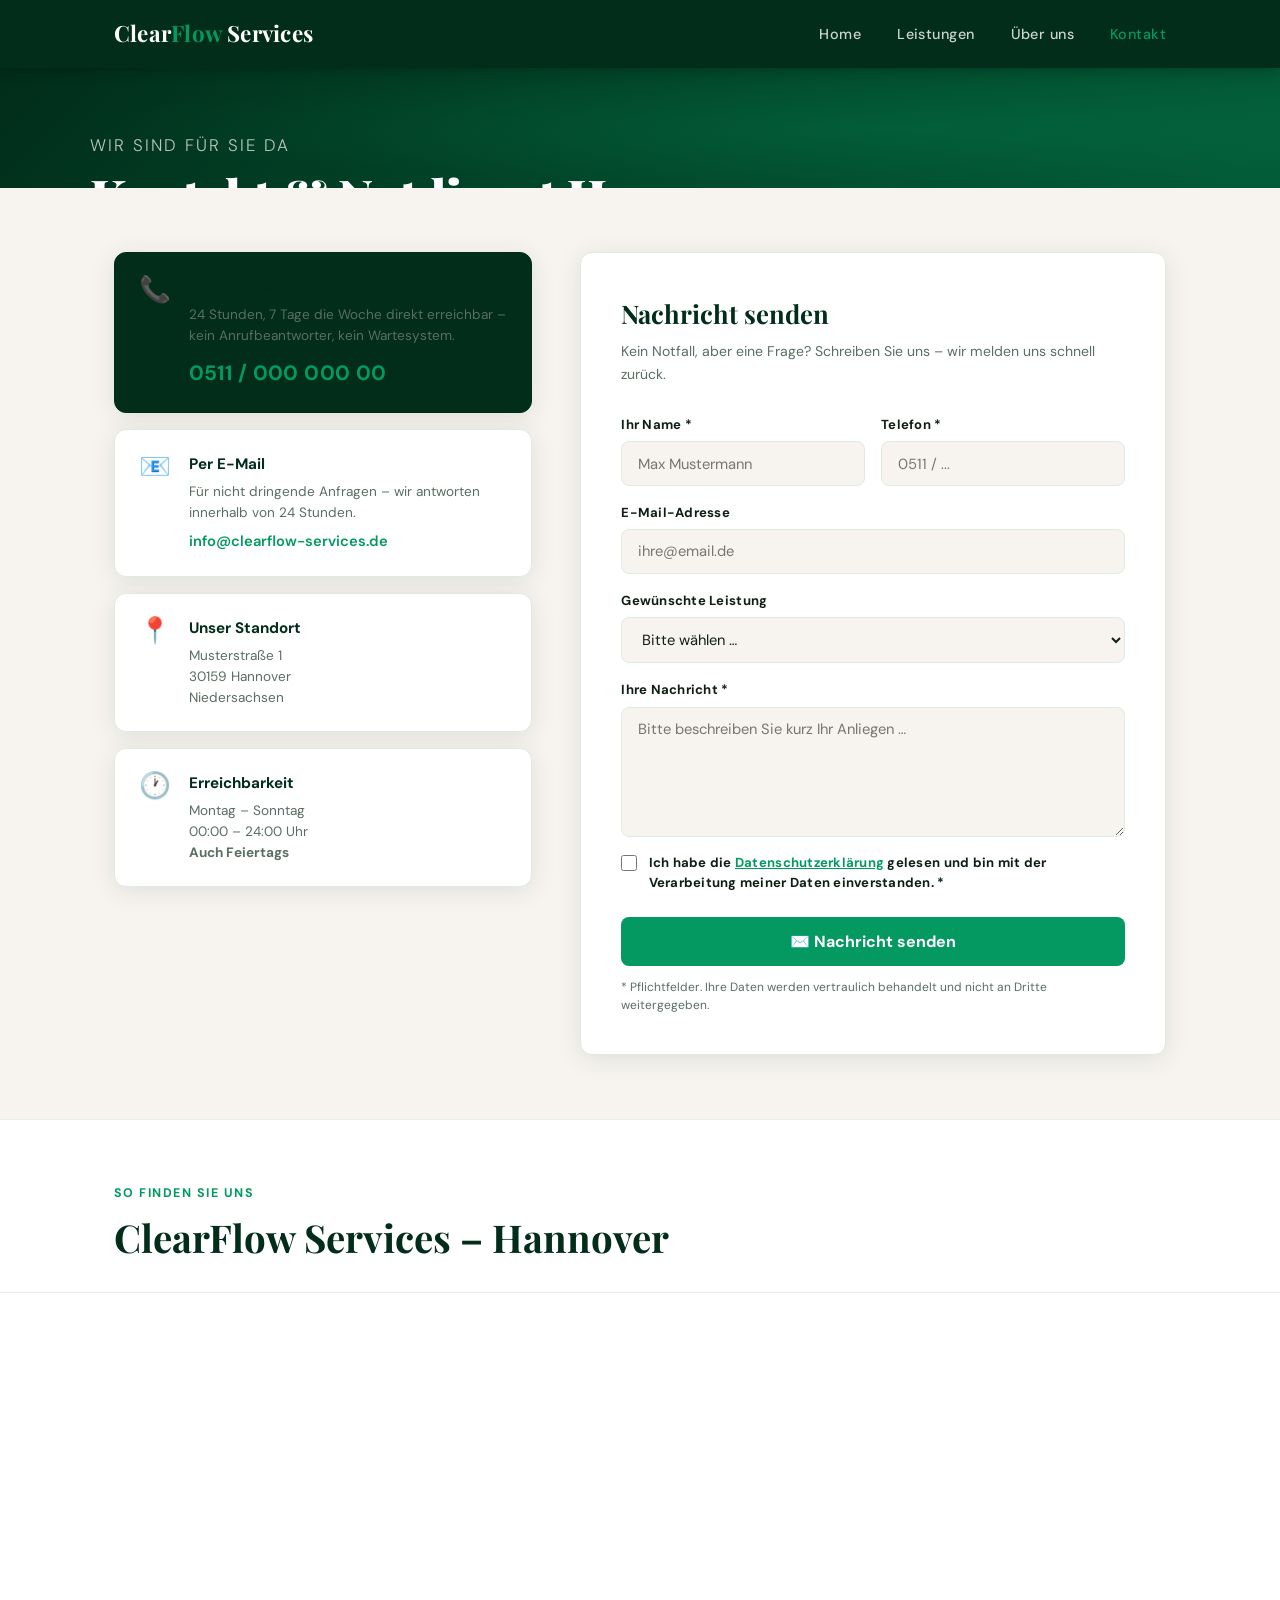
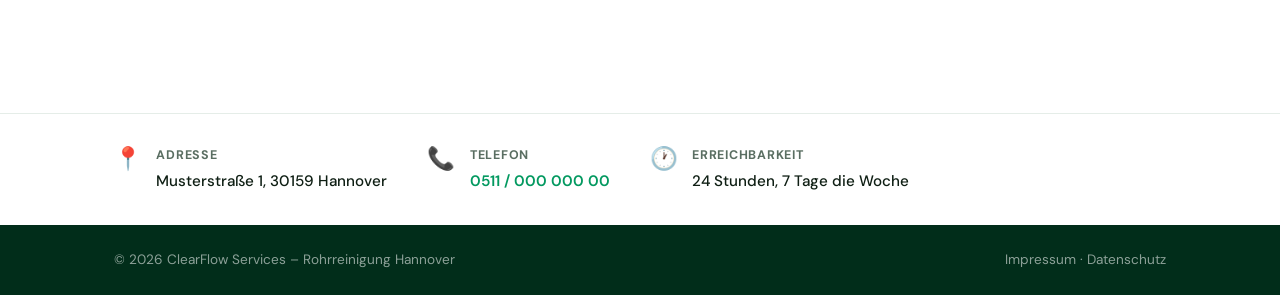
==== kontakt.html @ 1f2ac6f4 "Adding the contact and about.html pages to the site" ====
<!DOCTYPE html>
<html lang="de">
<head>
  <meta charset="UTF-8">
  <meta name="viewport" content="width=device-width, initial-scale=1.0">

  <title>Kontakt – ClearFlow Services | Rohrreinigung Hannover 24/7</title>
  <meta name="description" content="Kontaktieren Sie ClearFlow Services in Hannover – per Telefon, Formular oder direkt vor Ort. 24/7 Notdienst für Rohrreinigung in Hannover und der Region.">
  <meta name="keywords" content="Rohrreinigung Hannover Kontakt, Notdienst Hannover anrufen, Klempner Hannover Telefon, ClearFlow Services Kontakt">
  <meta name="robots" content="index, follow">
  <link rel="canonical" href="https://www.clearflow-services.de/kontakt.html">

  <meta property="og:type" content="website">
  <meta property="og:locale" content="de_DE">
  <meta property="og:title" content="Kontakt – ClearFlow Services Rohrreinigung Hannover">
  <meta property="og:description" content="24/7 erreichbar – rufen Sie jetzt an oder schreiben Sie uns. Schnelle Rohrreinigung in Hannover und Umgebung.">
  <meta property="og:url" content="https://www.clearflow-services.de/kontakt.html">
  <meta property="og:site_name" content="ClearFlow Services Hannover">

  <script type="application/ld+json">
  {
    "@context": "https://schema.org",
    "@type": "ContactPage",
    "name": "Kontakt – ClearFlow Services Hannover",
    "url": "https://www.clearflow-services.de/kontakt.html",
    "mainEntity": {
      "@type": "Plumber",
      "name": "ClearFlow Services",
      "telephone": "+49-511-0000000",
      "email": "info@clearflow-services.de",
      "address": {
        "@type": "PostalAddress",
        "streetAddress": "Musterstraße 1",
        "addressLocality": "Hannover",
        "postalCode": "30159",
        "addressRegion": "Niedersachsen",
        "addressCountry": "DE"
      },
      "geo": {
        "@type": "GeoCoordinates",
        "latitude": 52.3759,
        "longitude": 9.7320
      },
      "openingHoursSpecification": [
        {
          "@type": "OpeningHoursSpecification",
          "dayOfWeek": ["Monday","Tuesday","Wednesday","Thursday","Friday","Saturday","Sunday"],
          "opens": "00:00",
          "closes": "23:59"
        }
      ]
    }
  }
  </script>

  <link rel="preconnect" href="https://fonts.googleapis.com">
  <link rel="preconnect" href="https://fonts.gstatic.com" crossorigin>
  <link href="https://fonts.googleapis.com/css2?family=DM+Sans:ital,opsz,wght@0,9..40,300;0,9..40,500;0,9..40,700;1,9..40,300&family=Playfair+Display:wght@700;900&display=swap" rel="stylesheet">
  <link rel="stylesheet" href="styles.css">
</head>
<body>

  <!-- NAVBAR -->
  <header class="navbar">
    <div class="nav-content">
      <div class="logo"><a href="index.html" style="text-decoration:none;color:inherit;">Clear<span>Flow</span> Services</a></div>
      <nav aria-label="Hauptnavigation">
        <a href="index.html">Home</a>
        <a href="leistungen.html">Leistungen</a>
        <a href="ueber-uns.html">Über uns</a>
        <a href="kontakt.html" class="nav-active">Kontakt</a>
      </nav>
    </div>
  </header>

  <!-- PAGE HERO -->
  <section class="page-hero">
    <div class="page-hero-inner">
      <p class="section-label">Wir sind für Sie da</p>
      <h1>Kontakt & Notdienst Hannover</h1>
      <p>Rufen Sie uns an – rund um die Uhr, 365 Tage im Jahr. Oder schreiben Sie uns, wir melden uns schnellstmöglich zurück.</p>
    </div>
  </section>

  <!-- CONTACT MAIN -->
  <div class="section">
    <div class="contact-grid">

      <!-- CONTACT INFO -->
      <div class="contact-info">

        <div class="contact-card contact-card--highlight">
          <div class="contact-card-icon">📞</div>
          <div>
            <h3>Notfall? Jetzt anrufen</h3>
            <p>24 Stunden, 7 Tage die Woche direkt erreichbar – kein Anrufbeantworter, kein Wartesystem.</p>
            <a href="tel:+4951100000000" class="contact-phone">0511 / 000 000 00</a>
          </div>
        </div>

        <div class="contact-card">
          <div class="contact-card-icon">📧</div>
          <div>
            <h3>Per E-Mail</h3>
            <p>Für nicht dringende Anfragen – wir antworten innerhalb von 24 Stunden.</p>
            <a href="mailto:info@clearflow-services.de" class="contact-email">info@clearflow-services.de</a>
          </div>
        </div>

        <div class="contact-card">
          <div class="contact-card-icon">📍</div>
          <div>
            <h3>Unser Standort</h3>
            <p>Musterstraße 1<br>30159 Hannover<br>Niedersachsen</p>
          </div>
        </div>

        <div class="contact-card">
          <div class="contact-card-icon">🕐</div>
          <div>
            <h3>Erreichbarkeit</h3>
            <p>Montag – Sonntag<br>00:00 – 24:00 Uhr<br><strong>Auch Feiertags</strong></p>
          </div>
        </div>

      </div>

      <!-- CONTACT FORM -->
      <div class="contact-form-wrap">
        <h2 class="form-title">Nachricht senden</h2>
        <p class="form-subtitle">Kein Notfall, aber eine Frage? Schreiben Sie uns – wir melden uns schnell zurück.</p>

        <form class="contact-form" id="contactForm" novalidate>

          <div class="form-row">
            <div class="form-group">
              <label for="name">Ihr Name *</label>
              <input type="text" id="name" name="name" placeholder="Max Mustermann" required>
            </div>
            <div class="form-group">
              <label for="phone">Telefon *</label>
              <input type="tel" id="phone" name="phone" placeholder="0511 / ..." required>
            </div>
          </div>

          <div class="form-group">
            <label for="email">E-Mail-Adresse</label>
            <input type="email" id="email" name="email" placeholder="ihre@email.de">
          </div>

          <div class="form-group">
            <label for="service">Gewünschte Leistung</label>
            <select id="service" name="service">
              <option value="">Bitte wählen …</option>
              <option value="rohrreinigung">Rohrreinigung</option>
              <option value="kanalinspektion">Kanalinspektion</option>
              <option value="notdienst">Notdienst 24/7</option>
              <option value="rohrsanierung">Rohrsanierung</option>
              <option value="dachrinne">Dachrinnenreinigung</option>
              <option value="sonstiges">Sonstiges</option>
            </select>
          </div>

          <div class="form-group">
            <label for="message">Ihre Nachricht *</label>
            <textarea id="message" name="message" rows="5" placeholder="Bitte beschreiben Sie kurz Ihr Anliegen …" required></textarea>
          </div>

          <div class="form-group form-group--checkbox">
            <label class="checkbox-label">
              <input type="checkbox" id="datenschutz" name="datenschutz" required>
              <span>Ich habe die <a href="#">Datenschutzerklärung</a> gelesen und bin mit der Verarbeitung meiner Daten einverstanden. *</span>
            </label>
          </div>

          <button type="submit" class="btn-primary btn-full">✉️ Nachricht senden</button>
          <p class="form-note">* Pflichtfelder. Ihre Daten werden vertraulich behandelt und nicht an Dritte weitergegeben.</p>

        </form>

        <!-- Success message (hidden by default) -->
        <div class="form-success" id="formSuccess" hidden>
          <div class="form-success-icon">✅</div>
          <h3>Nachricht erhalten!</h3>
          <p>Vielen Dank – wir melden uns so schnell wie möglich bei Ihnen. Bei dringenden Anliegen rufen Sie uns bitte direkt an: <a href="tel:+4951100000000">0511 / 000 000 00</a></p>
        </div>

      </div>
    </div>
  </div>

  <!-- MAP -->
  <div class="map-section" aria-label="Standort in Hannover">
    <div class="map-header">
      <p class="section-label">So finden Sie uns</p>
      <h2 class="section-title">ClearFlow Services – Hannover</h2>
    </div>
    <div class="map-container">
      <iframe
        title="ClearFlow Services Hannover – Standort auf Google Maps"
        src="https://www.google.com/maps/embed?pb=!1m18!1m12!1m3!1d75774.27844398688!2d9.664390624999998!3d52.37591845!2m3!1f0!2f0!3f0!3m2!1i1024!2i768!4f13.1!3m3!1m2!1s0x47b00b514d494f85%3A0x425ac6d94ac4720!2sHannover!5e0!3m2!1sde!2sde!4v1710000000000!5m2!1sde!2sde"
        width="100%"
        height="420"
        style="border:0;"
        allowfullscreen=""
        loading="lazy"
        referrerpolicy="no-referrer-when-downgrade">
      </iframe>
    </div>
    <div class="map-info">
      <div class="map-info-item">
        <span class="map-info-icon">📍</span>
        <div>
          <strong>Adresse</strong>
          <p>Musterstraße 1, 30159 Hannover</p>
        </div>
      </div>
      <div class="map-info-item">
        <span class="map-info-icon">📞</span>
        <div>
          <strong>Telefon</strong>
          <p><a href="tel:+4951100000000">0511 / 000 000 00</a></p>
        </div>
      </div>
      <div class="map-info-item">
        <span class="map-info-icon">🕐</span>
        <div>
          <strong>Erreichbarkeit</strong>
          <p>24 Stunden, 7 Tage die Woche</p>
        </div>
      </div>
    </div>
  </div>

  <!-- FOOTER -->
  <footer class="footer">
    <div class="footer-content">
      <p>© 2026 ClearFlow Services – Rohrreinigung Hannover</p>
      <p><a href="#">Impressum</a> · <a href="#">Datenschutz</a></p>
    </div>
  </footer>

  <script>
    document.getElementById('contactForm').addEventListener('submit', function(e) {
      e.preventDefault();
      // Basic validation
      const name = document.getElementById('name').value.trim();
      const phone = document.getElementById('phone').value.trim();
      const message = document.getElementById('message').value.trim();
      const datenschutz = document.getElementById('datenschutz').checked;

      if (!name || !phone || !message || !datenschutz) {
        alert('Bitte füllen Sie alle Pflichtfelder aus und bestätigen Sie die Datenschutzerklärung.');
        return;
      }

      // Hide form, show success
      document.getElementById('contactForm').hidden = true;
      document.getElementById('formSuccess').hidden = false;

      // NOTE: Connect a real backend or service like Formspree / Netlify Forms
      // by changing the form action attribute or wiring up a fetch() call here.
    });
  </script>

</body>
</html>
---- styles.css ----
*, *::before, *::after {
  margin: 0;
  padding: 0;
  box-sizing: border-box;
}

:root {
  --green-dark: #012d1a;
  --green-mid: #024d2e;
  --green-accent: #039960;
  --green-light: #d4f0e2;
  --cream: #f7f4ef;
  --white: #ffffff;
  --text: #0f1f14;
  --text-muted: #5a6e62;
  --shadow: 0 4px 24px rgba(1, 45, 26, 0.10);
  --radius: 12px;
}

html, body {
  height: 100%;
}

body {
  font-family: 'DM Sans', sans-serif;
  background-color: var(--cream);
  color: var(--text);
  line-height: 1.6;
  display: flex;
  flex-direction: column;
}

/* ── NAVBAR ── */
.navbar {
  background-color: var(--green-dark);
  color: white;
  position: sticky;
  top: 0;
  z-index: 100;
  box-shadow: 0 2px 12px rgba(0,0,0,0.25);
}

.nav-content {
  max-width: 1100px;
  margin: 0 auto;
  padding: 1rem 1.5rem;
  display: flex;
  justify-content: space-between;
  align-items: center;
}

.logo {
  font-family: 'Playfair Display', serif;
  font-size: 1.4rem;
  font-weight: 700;
  letter-spacing: 0.01em;
  color: white;
}

.logo span {
  color: var(--green-accent);
}

nav a {
  color: rgba(255,255,255,0.8);
  margin-left: 2rem;
  text-decoration: none;
  font-size: 0.9rem;
  font-weight: 500;
  letter-spacing: 0.03em;
  transition: color 0.2s;
}

nav a:hover {
  color: var(--green-accent);
}

/* ── HERO ── */
.hero {
  background: linear-gradient(135deg, var(--green-dark) 0%, var(--green-mid) 60%, #035c38 100%);
  color: white;
  padding: 5rem 1.5rem 4rem;
  text-align: center;
  position: relative;
  overflow: hidden;
}

.hero::before {
  content: '';
  position: absolute;
  inset: 0;
  background: radial-gradient(ellipse at 70% 50%, rgba(3,153,96,0.18) 0%, transparent 65%);
  pointer-events: none;
}

.hero-badge {
  display: inline-block;
  background: rgba(3,153,96,0.25);
  border: 1px solid rgba(3,153,96,0.5);
  color: #7de8b8;
  font-size: 0.78rem;
  font-weight: 700;
  letter-spacing: 0.12em;
  text-transform: uppercase;
  padding: 0.35rem 1rem;
  border-radius: 999px;
  margin-bottom: 1.5rem;
}

.hero h1 {
  font-family: 'Playfair Display', serif;
  font-size: clamp(2.4rem, 5vw, 3.8rem);
  font-weight: 900;
  line-height: 1.15;
  max-width: 700px;
  margin: 0 auto 1.2rem;
}

.hero p {
  font-size: 1.1rem;
  color: rgba(255,255,255,0.72);
  max-width: 520px;
  margin: 0 auto 2.5rem;
  font-weight: 300;
}

.hero-actions {
  display: flex;
  gap: 1rem;
  justify-content: center;
  flex-wrap: wrap;
}

.btn-primary {
  background-color: var(--green-accent);
  color: white;
  padding: 0.85rem 2.2rem;
  border-radius: 8px;
  font-weight: 700;
  font-size: 1rem;
  font-family: 'DM Sans', sans-serif;
  text-decoration: none;
  border: none;
  cursor: pointer;
  display: inline-flex;
  align-items: center;
  gap: 0.5rem;
  transition: background-color 0.2s, transform 0.2s;
}

.btn-primary:hover {
  background-color: #027a4b;
  transform: translateY(-2px);
}

.btn-outline {
  background: transparent;
  color: white;
  padding: 0.85rem 2.2rem;
  border-radius: 8px;
  font-weight: 600;
  font-size: 1rem;
  font-family: 'DM Sans', sans-serif;
  text-decoration: none;
  border: 1.5px solid rgba(255,255,255,0.4);
  cursor: pointer;
  display: inline-flex;
  align-items: center;
  gap: 0.5rem;
  transition: border-color 0.2s, background 0.2s;
}

.btn-outline:hover {
  border-color: white;
  background: rgba(255,255,255,0.08);
}

/* ── TRUST BAR ── */
.trust-bar {
  background: white;
  border-bottom: 1px solid #e5ede8;
}

.trust-bar-inner {
  max-width: 1100px;
  margin: 0 auto;
  padding: 0 1.5rem;
  display: flex;
  justify-content: space-around;
  align-items: center;
  flex-wrap: wrap;
  gap: 0;
}

.trust-item {
  display: flex;
  flex-direction: column;
  align-items: center;
  text-align: center;
  padding: 1.5rem 1rem;
  flex: 1;
  min-width: 140px;
  border-right: 1px solid #e5ede8;
}

.trust-item:last-child {
  border-right: none;
}

.trust-icon {
  font-size: 1.6rem;
  margin-bottom: 0.4rem;
}

.trust-item h4 {
  font-size: 0.88rem;
  font-weight: 700;
  color: var(--text);
  margin-bottom: 0.15rem;
}

.trust-item p {
  font-size: 0.75rem;
  color: var(--text-muted);
}

/* ── PLUMBER IMAGE ── */
.hero-image-wrap {
  max-width: 1100px;
  margin: 2.5rem auto 0;
  padding: 0 1.5rem;
}

.hero-image-wrap img {
  width: 100%;
  height: 340px;
  object-fit: cover;
  border-radius: var(--radius);
  display: block;
  box-shadow: var(--shadow);
}

/* ── SECTION WRAPPER ── */
.section {
  max-width: 1100px;
  margin: 0 auto;
  padding: 4rem 1.5rem;
}

.section-label {
  font-size: 0.78rem;
  font-weight: 700;
  letter-spacing: 0.12em;
  text-transform: uppercase;
  color: var(--green-accent);
  margin-bottom: 0.6rem;
}

.section-title {
  font-family: 'Playfair Display', serif;
  font-size: clamp(1.8rem, 3vw, 2.5rem);
  font-weight: 700;
  color: var(--green-dark);
  margin-bottom: 2.5rem;
  line-height: 1.2;
}

/* ── CARDS ── */
.cards {
  display: grid;
  grid-template-columns: repeat(auto-fit, minmax(240px, 1fr));
  gap: 1.25rem;
}

.card {
  background: white;
  padding: 2rem 1.5rem;
  border-radius: var(--radius);
  box-shadow: var(--shadow);
  border: 1px solid #e8f0eb;
  transition: transform 0.2s, box-shadow 0.2s;
}

.card:hover {
  transform: translateY(-4px);
  box-shadow: 0 12px 32px rgba(1,45,26,0.13);
}

.card-icon {
  font-size: 2rem;
  margin-bottom: 1rem;
}

.card h3 {
  font-size: 1.05rem;
  font-weight: 700;
  color: var(--green-dark);
  margin-bottom: 0.5rem;
}

.card p {
  font-size: 0.9rem;
  color: var(--text-muted);
  line-height: 1.6;
}

/* ── SERVICE BLOCKS (expanded Leistungen) ── */
.service-blocks {
  display: flex;
  flex-direction: column;
  gap: 0;
}

.service-block {
  display: grid;
  grid-template-columns: 72px 1fr;
  gap: 1.5rem;
  padding: 2.5rem 0;
  align-items: flex-start;
}

.service-block-icon {
  width: 64px;
  height: 64px;
  background: var(--green-dark);
  border-radius: 14px;
  display: flex;
  align-items: center;
  justify-content: center;
  font-size: 1.8rem;
  flex-shrink: 0;
  margin-top: 4px;
}

.service-block-content h3 {
  font-family: 'Playfair Display', serif;
  font-size: 1.35rem;
  font-weight: 700;
  color: var(--green-dark);
  margin-bottom: 1rem;
  line-height: 1.25;
}

.service-block-content p {
  font-size: 0.95rem;
  color: var(--text-muted);
  line-height: 1.75;
  margin-bottom: 0.9rem;
}

.service-block-content p:last-of-type {
  margin-bottom: 1.25rem;
}

.service-link {
  display: inline-flex;
  align-items: center;
  gap: 0.4rem;
  color: var(--green-accent);
  font-size: 0.9rem;
  font-weight: 700;
  text-decoration: none;
  border-bottom: 2px solid transparent;
  padding-bottom: 2px;
  transition: border-color 0.2s, color 0.2s;
}

.service-link:hover {
  color: var(--green-dark);
  border-bottom-color: var(--green-dark);
}

.service-divider {
  border: none;
  border-top: 1px solid #e5ede8;
  margin: 0;
}

@media (max-width: 600px) {
  .service-block {
    grid-template-columns: 1fr;
  }
  .service-block-icon {
    width: 52px;
    height: 52px;
    font-size: 1.4rem;
    border-radius: 10px;
  }
}

/* ── SERVICE AREA ── */
.service-area-section {
  text-align: center;
}

.area-intro {
  color: var(--text-muted);
  font-size: 1rem;
  max-width: 580px;
  margin: 0 auto 2rem;
}

.area-tags {
  display: flex;
  flex-wrap: wrap;
  gap: 0.65rem;
  justify-content: center;
}

.area-tag {
  background: white;
  border: 1px solid #dfeae3;
  color: var(--green-dark);
  font-size: 0.82rem;
  font-weight: 600;
  padding: 0.45rem 1rem;
  border-radius: 999px;
  box-shadow: 0 2px 8px rgba(1,45,26,0.07);
  transition: background 0.2s, color 0.2s, border-color 0.2s;
  cursor: default;
}

.area-tag:hover {
  background: var(--green-accent);
  color: white;
  border-color: var(--green-accent);
}

/* ── WHY US ── */
.why-us {
  background: white;
}

.why-us-inner {
  max-width: 1100px;
  margin: 0 auto;
  padding: 4rem 1.5rem;
}

.why-grid {
  display: grid;
  grid-template-columns: repeat(auto-fit, minmax(260px, 1fr));
  gap: 1.5rem;
  margin-top: 2.5rem;
}

.why-item {
  display: flex;
  gap: 1.2rem;
  align-items: flex-start;
  padding: 1.5rem;
  border-radius: var(--radius);
  background: var(--cream);
  border: 1px solid #dfeae3;
  transition: background 0.2s;
}

.why-item:hover {
  background: var(--green-light);
}

.why-item-icon {
  width: 48px;
  height: 48px;
  background: var(--green-dark);
  border-radius: 10px;
  display: flex;
  align-items: center;
  justify-content: center;
  font-size: 1.3rem;
  flex-shrink: 0;
}

.why-item-text h3 {
  font-size: 0.98rem;
  font-weight: 700;
  color: var(--green-dark);
  margin-bottom: 0.35rem;
}

.why-item-text p {
  font-size: 0.85rem;
  color: var(--text-muted);
  line-height: 1.55;
}

/* ── CTA BANNER ── */
.cta-banner {
  background: linear-gradient(120deg, var(--green-dark), var(--green-mid));
  color: white;
  text-align: center;
  padding: 4rem 1.5rem;
}

.cta-banner h2 {
  font-family: 'Playfair Display', serif;
  font-size: clamp(1.6rem, 3vw, 2.2rem);
  margin-bottom: 0.75rem;
}

.cta-banner p {
  color: rgba(255,255,255,0.7);
  margin-bottom: 2rem;
  font-size: 1rem;
}

/* ── MAP SECTION ── */
.map-section {
  background: white;
  padding: 4rem 0 0;
  border-top: 1px solid #e5ede8;
}

.map-header {
  max-width: 1100px;
  margin: 0 auto;
  padding: 0 1.5rem 2rem;
}

.map-header .section-title {
  margin-bottom: 0;
}

.map-container {
  width: 100%;
  overflow: hidden;
  border-top: 1px solid #e5ede8;
  border-bottom: 1px solid #e5ede8;
  line-height: 0;
}

.map-container iframe {
  display: block;
  filter: saturate(0.9) contrast(1.02);
}

.map-info {
  max-width: 1100px;
  margin: 0 auto;
  padding: 2rem 1.5rem;
  display: flex;
  gap: 2.5rem;
  flex-wrap: wrap;
}

.map-info-item {
  display: flex;
  align-items: flex-start;
  gap: 0.9rem;
}

.map-info-icon {
  font-size: 1.4rem;
  line-height: 1;
  padding-top: 2px;
}

.map-info-item strong {
  display: block;
  font-size: 0.78rem;
  font-weight: 700;
  color: var(--text-muted);
  text-transform: uppercase;
  letter-spacing: 0.06em;
  margin-bottom: 0.2rem;
}

.map-info-item p {
  font-size: 0.95rem;
  color: var(--text);
  font-weight: 500;
}

.map-info-item a {
  color: var(--green-accent);
  text-decoration: none;
  font-weight: 600;
}

.map-info-item a:hover {
  text-decoration: underline;
}

/* ── FOOTER ── */
.footer {
  background-color: var(--green-dark);
  color: rgba(255,255,255,0.55);
  margin-top: auto;
}

.footer-content {
  max-width: 1100px;
  margin: 0 auto;
  padding: 1.5rem;
  display: flex;
  justify-content: space-between;
  align-items: center;
  flex-wrap: wrap;
  gap: 0.5rem;
  font-size: 0.85rem;
}

.footer-content a {
  color: rgba(255,255,255,0.55);
  text-decoration: none;
  transition: color 0.2s;
}

.footer-content a:hover {
  color: var(--green-accent);
}

/* ── FAQ SECTION ── */
.faq-section {
  background: var(--cream);
}

.faq-inner {
  max-width: 1100px;
  margin: 0 auto;
  padding: 4rem 1.5rem;
}

.faq-list {
  margin-top: 2.5rem;
  display: flex;
  flex-direction: column;
  gap: 0.75rem;
}

.faq-item {
  background: white;
  border: 1px solid #dfeae3;
  border-radius: var(--radius);
  overflow: hidden;
  transition: box-shadow 0.2s;
}

.faq-item--open {
  box-shadow: 0 6px 24px rgba(1, 45, 26, 0.10);
  border-color: var(--green-accent);
}

.faq-question {
  width: 100%;
  display: flex;
  justify-content: space-between;
  align-items: center;
  gap: 1rem;
  padding: 1.25rem 1.5rem;
  background: none;
  border: none;
  cursor: pointer;
  font-family: 'DM Sans', sans-serif;
  font-size: 0.98rem;
  font-weight: 700;
  color: var(--green-dark);
  text-align: left;
  transition: background 0.2s;
}

.faq-question:hover {
  background: var(--green-light);
}

.faq-item--open .faq-question {
  background: var(--green-light);
  color: var(--green-dark);
}

.faq-icon {
  flex-shrink: 0;
  width: 28px;
  height: 28px;
  border-radius: 50%;
  background: var(--green-dark);
  color: white;
  display: flex;
  align-items: center;
  justify-content: center;
  font-size: 1.2rem;
  font-weight: 300;
  line-height: 1;
  transition: background 0.2s, transform 0.2s;
}

.faq-item--open .faq-icon {
  background: var(--green-accent);
  transform: rotate(45deg);
}

.faq-answer {
  padding: 0 1.5rem 1.25rem;
  border-top: 1px solid #e8f0eb;
}

.faq-answer p {
  font-size: 0.92rem;
  color: var(--text-muted);
  line-height: 1.7;
  padding-top: 1rem;
}

/* ── NAV ACTIVE STATE ── */
nav a.nav-active {
  color: var(--green-accent);
}

/* ── PAGE HERO (inner pages) ── */
.page-hero {
  background: linear-gradient(135deg, var(--green-dark) 0%, var(--green-mid) 60%, #035c38 100%);
  color: white;
  padding: 4rem 1.5rem 3.5rem;
  position: relative;
  overflow: hidden;
}

.page-hero::before {
  content: '';
  position: absolute;
  inset: 0;
  background: radial-gradient(ellipse at 70% 50%, rgba(3,153,96,0.18) 0%, transparent 65%);
  pointer-events: none;
}

.page-hero-inner {
  max-width: 1100px;
  margin: 0 auto;
  position: relative;
}

.page-hero h1 {
  font-family: 'Playfair Display', serif;
  font-size: clamp(2rem, 4vw, 3rem);
  font-weight: 900;
  line-height: 1.15;
  margin: 0.5rem 0 1rem;
}

.page-hero p {
  font-size: 1.05rem;
  color: rgba(255,255,255,0.72);
  max-width: 560px;
  font-weight: 300;
}

/* ── SERVICE BLOCKS ── */
.service-blocks {
  display: flex;
  flex-direction: column;
  gap: 0;
}

.service-block {
  display: flex;
  gap: 2rem;
  align-items: flex-start;
  padding: 2.5rem 0;
}

.service-block-icon {
  font-size: 2.5rem;
  flex-shrink: 0;
  width: 64px;
  height: 64px;
  background: var(--green-light);
  border-radius: 14px;
  display: flex;
  align-items: center;
  justify-content: center;
}

.service-block-content h2,
.service-block-content h3 {
  font-family: 'Playfair Display', serif;
  font-size: clamp(1.3rem, 2.5vw, 1.7rem);
  font-weight: 700;
  color: var(--green-dark);
  margin-bottom: 1rem;
}

.service-block-content p {
  font-size: 0.95rem;
  color: var(--text-muted);
  line-height: 1.75;
  margin-bottom: 0.9rem;
}

.service-block-content p:last-of-type {
  margin-bottom: 1.2rem;
}

.service-link {
  display: inline-flex;
  align-items: center;
  gap: 0.4rem;
  color: var(--green-accent);
  font-weight: 700;
  font-size: 0.92rem;
  text-decoration: none;
  margin-top: 0.5rem;
  transition: color 0.2s;
}

.service-link:hover {
  color: var(--green-dark);
}

.service-divider {
  border: none;
  border-top: 1px solid #e5ede8;
  margin: 0;
}

.service-tags {
  display: flex;
  flex-wrap: wrap;
  gap: 0.5rem;
  margin-bottom: 1rem;
}

.service-tags span {
  background: var(--green-light);
  color: var(--green-dark);
  font-size: 0.78rem;
  font-weight: 700;
  padding: 0.3rem 0.75rem;
  border-radius: 999px;
}

/* ── ABOUT PAGE ── */
.about-grid {
  display: grid;
  grid-template-columns: 1fr 1fr;
  gap: 4rem;
  align-items: start;
}

.about-text p {
  font-size: 0.97rem;
  color: var(--text-muted);
  line-height: 1.8;
  margin-bottom: 1rem;
}

.about-stats {
  display: grid;
  grid-template-columns: 1fr 1fr;
  gap: 1rem;
}

.stat-card {
  background: white;
  border: 1px solid #dfeae3;
  border-radius: var(--radius);
  padding: 1.5rem;
  text-align: center;
  box-shadow: var(--shadow);
}

.stat-number {
  font-family: 'Playfair Display', serif;
  font-size: 2.2rem;
  font-weight: 900;
  color: var(--green-dark);
  line-height: 1;
  margin-bottom: 0.4rem;
}

.stat-number span {
  font-size: 1rem;
  font-weight: 500;
}

.stat-label {
  font-size: 0.78rem;
  color: var(--text-muted);
  font-weight: 600;
  text-transform: uppercase;
  letter-spacing: 0.05em;
}

/* ── MISSION BANNER ── */
.mission-banner {
  background: var(--green-dark);
  padding: 4rem 1.5rem;
}

.mission-inner {
  max-width: 780px;
  margin: 0 auto;
  text-align: center;
  position: relative;
}

.mission-quote {
  font-family: 'Playfair Display', serif;
  font-size: 6rem;
  color: var(--green-accent);
  line-height: 0.5;
  display: block;
  margin-bottom: 1.5rem;
  opacity: 0.6;
}

.mission-inner blockquote {
  font-family: 'Playfair Display', serif;
  font-size: clamp(1.2rem, 2.5vw, 1.6rem);
  font-weight: 700;
  color: white;
  line-height: 1.5;
  font-style: italic;
  margin-bottom: 1.5rem;
}

.mission-author {
  font-size: 0.85rem;
  color: rgba(255,255,255,0.5);
  letter-spacing: 0.05em;
}

/* ── CONTACT PAGE ── */
.contact-grid {
  display: grid;
  grid-template-columns: 1fr 1.4fr;
  gap: 3rem;
  align-items: start;
}

.contact-info {
  display: flex;
  flex-direction: column;
  gap: 1rem;
}

.contact-card {
  background: white;
  border: 1px solid #dfeae3;
  border-radius: var(--radius);
  padding: 1.4rem 1.5rem;
  display: flex;
  gap: 1.1rem;
  align-items: flex-start;
  box-shadow: var(--shadow);
  transition: transform 0.2s;
}

.contact-card:hover {
  transform: translateY(-2px);
}

.contact-card--highlight {
  background: var(--green-dark);
  border-color: var(--green-dark);
}

.contact-card--highlight h3,
.contact-card--highlight p {
  color: rgba(255,255,255,0.85);
}

.contact-card-icon {
  font-size: 1.6rem;
  flex-shrink: 0;
  line-height: 1;
  padding-top: 2px;
}

.contact-card h3 {
  font-size: 0.95rem;
  font-weight: 700;
  color: var(--green-dark);
  margin-bottom: 0.3rem;
}

.contact-card p {
  font-size: 0.85rem;
  color: var(--text-muted);
  line-height: 1.55;
}

.contact-phone {
  display: inline-block;
  margin-top: 0.6rem;
  font-size: 1.3rem;
  font-weight: 700;
  color: var(--green-accent);
  text-decoration: none;
  letter-spacing: 0.02em;
}

.contact-phone:hover { text-decoration: underline; }

.contact-email {
  display: inline-block;
  margin-top: 0.4rem;
  font-size: 0.92rem;
  font-weight: 600;
  color: var(--green-accent);
  text-decoration: none;
}

.contact-email:hover { text-decoration: underline; }

/* ── CONTACT FORM ── */
.contact-form-wrap {
  background: white;
  border: 1px solid #dfeae3;
  border-radius: var(--radius);
  padding: 2.5rem;
  box-shadow: var(--shadow);
}

.form-title {
  font-family: 'Playfair Display', serif;
  font-size: 1.6rem;
  font-weight: 700;
  color: var(--green-dark);
  margin-bottom: 0.4rem;
}

.form-subtitle {
  font-size: 0.88rem;
  color: var(--text-muted);
  margin-bottom: 1.8rem;
}

.form-row {
  display: grid;
  grid-template-columns: 1fr 1fr;
  gap: 1rem;
}

.form-group {
  display: flex;
  flex-direction: column;
  gap: 0.4rem;
  margin-bottom: 1rem;
}

.form-group label {
  font-size: 0.82rem;
  font-weight: 700;
  color: var(--text);
  letter-spacing: 0.02em;
}

.form-group input,
.form-group select,
.form-group textarea {
  font-family: 'DM Sans', sans-serif;
  font-size: 0.92rem;
  color: var(--text);
  background: var(--cream);
  border: 1.5px solid #dfeae3;
  border-radius: 8px;
  padding: 0.7rem 1rem;
  outline: none;
  transition: border-color 0.2s, box-shadow 0.2s;
  width: 100%;
}

.form-group input:focus,
.form-group select:focus,
.form-group textarea:focus {
  border-color: var(--green-accent);
  box-shadow: 0 0 0 3px rgba(3,153,96,0.12);
  background: white;
}

.form-group textarea {
  resize: vertical;
  min-height: 130px;
}

.form-group--checkbox {
  margin-top: 0.5rem;
}

.checkbox-label {
  display: flex;
  gap: 0.7rem;
  align-items: flex-start;
  font-size: 0.82rem;
  color: var(--text-muted);
  cursor: pointer;
  line-height: 1.55;
}

.checkbox-label input {
  width: 16px;
  height: 16px;
  flex-shrink: 0;
  margin-top: 2px;
  accent-color: var(--green-accent);
}

.checkbox-label a {
  color: var(--green-accent);
  text-decoration: underline;
}

.btn-full {
  width: 100%;
  justify-content: center;
  margin-top: 0.5rem;
}

.form-note {
  font-size: 0.75rem;
  color: var(--text-muted);
  margin-top: 0.8rem;
  line-height: 1.5;
}

.form-success {
  text-align: center;
  padding: 3rem 1rem;
}

.form-success-icon {
  font-size: 3rem;
  margin-bottom: 1rem;
}

.form-success h3 {
  font-family: 'Playfair Display', serif;
  font-size: 1.5rem;
  color: var(--green-dark);
  margin-bottom: 0.75rem;
}

.form-success p {
  font-size: 0.92rem;
  color: var(--text-muted);
  line-height: 1.7;
}

.form-success a {
  color: var(--green-accent);
  font-weight: 700;
  text-decoration: none;
}

/* ── RESPONSIVE ── */
@media (max-width: 900px) {
  .about-grid {
    grid-template-columns: 1fr;
    gap: 2.5rem;
  }
  .contact-grid {
    grid-template-columns: 1fr;
  }
}

@media (max-width: 768px) {
  .why-grid {
    grid-template-columns: 1fr;
  }
  .form-row {
    grid-template-columns: 1fr;
  }
  .service-block {
    flex-direction: column;
    gap: 1rem;
  }
}

@media (max-width: 600px) {
  .trust-bar-inner {
    flex-direction: column;
  }
  .trust-item {
    border-right: none;
    border-bottom: 1px solid #e5ede8;
    width: 100%;
  }
  .trust-item:last-child {
    border-bottom: none;
  }
  nav a {
    margin-left: 1rem;
    font-size: 0.82rem;
  }
  .map-info {
    flex-direction: column;
    gap: 1.2rem;
  }
  .hero-image-wrap img {
    height: 220px;
  }
  .about-stats {
    grid-template-columns: 1fr 1fr;
  }
  .contact-form-wrap {
    padding: 1.5rem;
  }
}
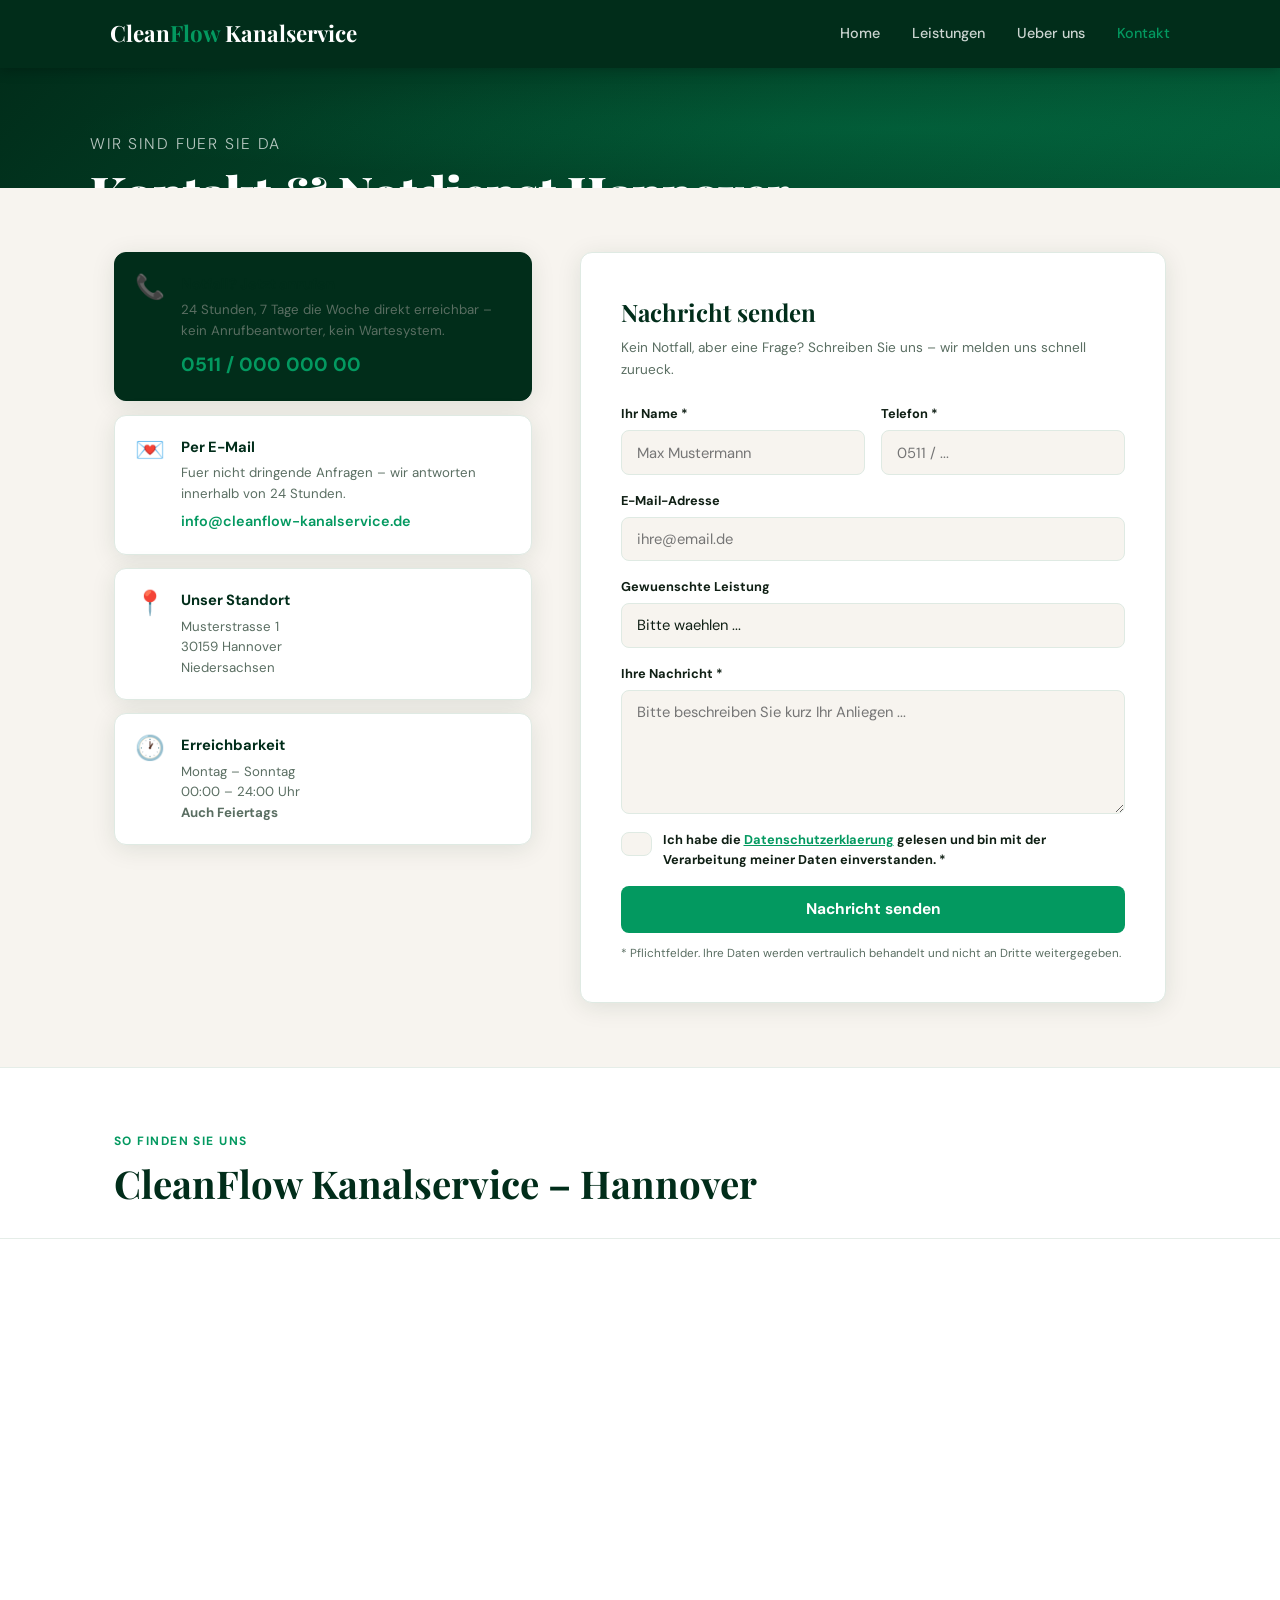
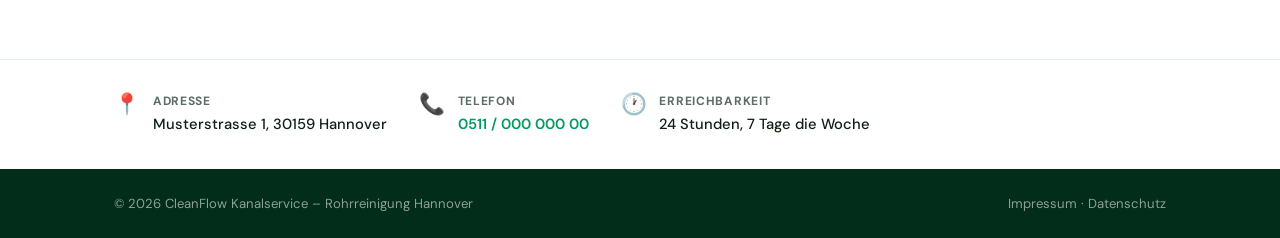
==== commit 52af7452: "Changing the nav bar and the logo name" ====
--- a/kontakt.html
+++ b/kontakt.html
@@ -4,33 +4,33 @@
   <meta charset="UTF-8">
   <meta name="viewport" content="width=device-width, initial-scale=1.0">
 
-  <title>Kontakt – ClearFlow Services | Rohrreinigung Hannover 24/7</title>
-  <meta name="description" content="Kontaktieren Sie ClearFlow Services in Hannover – per Telefon, Formular oder direkt vor Ort. 24/7 Notdienst für Rohrreinigung in Hannover und der Region.">
-  <meta name="keywords" content="Rohrreinigung Hannover Kontakt, Notdienst Hannover anrufen, Klempner Hannover Telefon, ClearFlow Services Kontakt">
+  <title>Kontakt – CleanFlow Kanalservice | Rohrreinigung Hannover 24/7</title>
+  <meta name="description" content="Kontaktieren Sie CleanFlow Kanalservice in Hannover – per Telefon, Formular oder direkt vor Ort. 24/7 Notdienst für Rohrreinigung in Hannover und der Region.">
+  <meta name="keywords" content="Rohrreinigung Hannover Kontakt, Notdienst Hannover anrufen, Klempner Hannover Telefon, CleanFlow Kanalservice Kontakt">
   <meta name="robots" content="index, follow">
-  <link rel="canonical" href="https://www.clearflow-services.de/kontakt.html">
+  <link rel="canonical" href="https://www.cleanflow-kanalservice.de/kontakt.html">
 
   <meta property="og:type" content="website">
   <meta property="og:locale" content="de_DE">
-  <meta property="og:title" content="Kontakt – ClearFlow Services Rohrreinigung Hannover">
+  <meta property="og:title" content="Kontakt – CleanFlow Kanalservice Rohrreinigung Hannover">
   <meta property="og:description" content="24/7 erreichbar – rufen Sie jetzt an oder schreiben Sie uns. Schnelle Rohrreinigung in Hannover und Umgebung.">
-  <meta property="og:url" content="https://www.clearflow-services.de/kontakt.html">
-  <meta property="og:site_name" content="ClearFlow Services Hannover">
+  <meta property="og:url" content="https://www.cleanflow-kanalservice.de/kontakt.html">
+  <meta property="og:site_name" content="CleanFlow Kanalservice Hannover">
 
   <script type="application/ld+json">
   {
     "@context": "https://schema.org",
     "@type": "ContactPage",
-    "name": "Kontakt – ClearFlow Services Hannover",
-    "url": "https://www.clearflow-services.de/kontakt.html",
+    "name": "Kontakt – CleanFlow Kanalservice Hannover",
+    "url": "https://www.cleanflow-kanalservice.de/kontakt.html",
     "mainEntity": {
       "@type": "Plumber",
-      "name": "ClearFlow Services",
+      "name": "CleanFlow Kanalservice",
       "telephone": "+49-511-0000000",
-      "email": "info@clearflow-services.de",
+      "email": "info@cleanflow-kanalservice.de",
       "address": {
         "@type": "PostalAddress",
-        "streetAddress": "Musterstraße 1",
+        "streetAddress": "Musterstrasse 1",
         "addressLocality": "Hannover",
         "postalCode": "30159",
         "addressRegion": "Niedersachsen",
@@ -63,22 +63,25 @@
   <!-- NAVBAR -->
   <header class="navbar">
     <div class="nav-content">
-      <div class="logo"><a href="index.html" style="text-decoration:none;color:inherit;">Clear<span>Flow</span> Services</a></div>
-      <nav aria-label="Hauptnavigation">
+      <div class="logo"><a href="index.html">Clean<span>Flow</span> Kanalservice</a></div>
+      <button class="nav-toggle" aria-label="Menue oeffnen" aria-expanded="false">&#9776;</button>
+      <nav class="nav-menu" id="navMenu" aria-label="Hauptnavigation">
+        <button class="nav-close" id="navClose" aria-label="Menue schliessen">&#x2715;</button>
         <a href="index.html">Home</a>
         <a href="leistungen.html">Leistungen</a>
-        <a href="ueber-uns.html">Über uns</a>
+        <a href="ueber-uns.html">Ueber uns</a>
         <a href="kontakt.html" class="nav-active">Kontakt</a>
       </nav>
     </div>
+    <div class="nav-overlay" id="navOverlay"></div>
   </header>
 
   <!-- PAGE HERO -->
   <section class="page-hero">
     <div class="page-hero-inner">
-      <p class="section-label">Wir sind für Sie da</p>
-      <h1>Kontakt & Notdienst Hannover</h1>
-      <p>Rufen Sie uns an – rund um die Uhr, 365 Tage im Jahr. Oder schreiben Sie uns, wir melden uns schnellstmöglich zurück.</p>
+      <p class="section-label">Wir sind fuer Sie da</p>
+      <h1>Kontakt &amp; Notdienst Hannover</h1>
+      <p>Rufen Sie uns an – rund um die Uhr, 365 Tage im Jahr. Oder schreiben Sie uns, wir melden uns schnellstmoeglich zurueck.</p>
     </div>
   </section>
 
@@ -90,7 +93,7 @@
       <div class="contact-info">
 
         <div class="contact-card contact-card--highlight">
-          <div class="contact-card-icon">📞</div>
+          <div class="contact-card-icon">&#128222;</div>
           <div>
             <h3>Notfall? Jetzt anrufen</h3>
             <p>24 Stunden, 7 Tage die Woche direkt erreichbar – kein Anrufbeantworter, kein Wartesystem.</p>
@@ -99,24 +102,24 @@
         </div>
 
         <div class="contact-card">
-          <div class="contact-card-icon">📧</div>
+          <div class="contact-card-icon">&#128140;</div>
           <div>
             <h3>Per E-Mail</h3>
-            <p>Für nicht dringende Anfragen – wir antworten innerhalb von 24 Stunden.</p>
-            <a href="mailto:info@clearflow-services.de" class="contact-email">info@clearflow-services.de</a>
+            <p>Fuer nicht dringende Anfragen – wir antworten innerhalb von 24 Stunden.</p>
+            <a href="mailto:info@cleanflow-kanalservice.de" class="contact-email">info@cleanflow-kanalservice.de</a>
           </div>
         </div>
 
         <div class="contact-card">
-          <div class="contact-card-icon">📍</div>
+          <div class="contact-card-icon">&#128205;</div>
           <div>
             <h3>Unser Standort</h3>
-            <p>Musterstraße 1<br>30159 Hannover<br>Niedersachsen</p>
+            <p>Musterstrasse 1<br>30159 Hannover<br>Niedersachsen</p>
           </div>
         </div>
 
         <div class="contact-card">
-          <div class="contact-card-icon">🕐</div>
+          <div class="contact-card-icon">&#128336;</div>
           <div>
             <h3>Erreichbarkeit</h3>
             <p>Montag – Sonntag<br>00:00 – 24:00 Uhr<br><strong>Auch Feiertags</strong></p>
@@ -128,7 +131,7 @@
       <!-- CONTACT FORM -->
       <div class="contact-form-wrap">
         <h2 class="form-title">Nachricht senden</h2>
-        <p class="form-subtitle">Kein Notfall, aber eine Frage? Schreiben Sie uns – wir melden uns schnell zurück.</p>
+        <p class="form-subtitle">Kein Notfall, aber eine Frage? Schreiben Sie uns – wir melden uns schnell zurueck.</p>
 
         <form class="contact-form" id="contactForm" novalidate>
 
@@ -149,9 +152,9 @@
           </div>
 
           <div class="form-group">
-            <label for="service">Gewünschte Leistung</label>
+            <label for="service">Gewuenschte Leistung</label>
             <select id="service" name="service">
-              <option value="">Bitte wählen …</option>
+              <option value="">Bitte waehlen ...</option>
               <option value="rohrreinigung">Rohrreinigung</option>
               <option value="kanalinspektion">Kanalinspektion</option>
               <option value="notdienst">Notdienst 24/7</option>
@@ -163,26 +166,25 @@
 
           <div class="form-group">
             <label for="message">Ihre Nachricht *</label>
-            <textarea id="message" name="message" rows="5" placeholder="Bitte beschreiben Sie kurz Ihr Anliegen …" required></textarea>
+            <textarea id="message" name="message" rows="5" placeholder="Bitte beschreiben Sie kurz Ihr Anliegen ..." required></textarea>
           </div>
 
           <div class="form-group form-group--checkbox">
             <label class="checkbox-label">
               <input type="checkbox" id="datenschutz" name="datenschutz" required>
-              <span>Ich habe die <a href="#">Datenschutzerklärung</a> gelesen und bin mit der Verarbeitung meiner Daten einverstanden. *</span>
+              <span>Ich habe die <a href="#">Datenschutzerklaerung</a> gelesen und bin mit der Verarbeitung meiner Daten einverstanden. *</span>
             </label>
           </div>
 
-          <button type="submit" class="btn-primary btn-full">✉️ Nachricht senden</button>
+          <button type="submit" class="btn-primary btn-full">Nachricht senden</button>
           <p class="form-note">* Pflichtfelder. Ihre Daten werden vertraulich behandelt und nicht an Dritte weitergegeben.</p>
 
         </form>
 
-        <!-- Success message (hidden by default) -->
         <div class="form-success" id="formSuccess" hidden>
-          <div class="form-success-icon">✅</div>
+          <div class="form-success-icon">&#9989;</div>
           <h3>Nachricht erhalten!</h3>
-          <p>Vielen Dank – wir melden uns so schnell wie möglich bei Ihnen. Bei dringenden Anliegen rufen Sie uns bitte direkt an: <a href="tel:+4951100000000">0511 / 000 000 00</a></p>
+          <p>Vielen Dank – wir melden uns so schnell wie moeglich bei Ihnen. Bei dringenden Anliegen rufen Sie uns bitte direkt an: <a href="tel:+4951100000000">0511 / 000 000 00</a></p>
         </div>
 
       </div>
@@ -193,11 +195,11 @@
   <div class="map-section" aria-label="Standort in Hannover">
     <div class="map-header">
       <p class="section-label">So finden Sie uns</p>
-      <h2 class="section-title">ClearFlow Services – Hannover</h2>
+      <h2 class="section-title">CleanFlow Kanalservice – Hannover</h2>
     </div>
     <div class="map-container">
       <iframe
-        title="ClearFlow Services Hannover – Standort auf Google Maps"
+        title="CleanFlow Kanalservice Hannover auf Google Maps"
         src="https://www.google.com/maps/embed?pb=!1m18!1m12!1m3!1d75774.27844398688!2d9.664390624999998!3d52.37591845!2m3!1f0!2f0!3f0!3m2!1i1024!2i768!4f13.1!3m3!1m2!1s0x47b00b514d494f85%3A0x425ac6d94ac4720!2sHannover!5e0!3m2!1sde!2sde!4v1710000000000!5m2!1sde!2sde"
         width="100%"
         height="420"
@@ -209,21 +211,21 @@
     </div>
     <div class="map-info">
       <div class="map-info-item">
-        <span class="map-info-icon">📍</span>
+        <span class="map-info-icon">&#128205;</span>
         <div>
           <strong>Adresse</strong>
-          <p>Musterstraße 1, 30159 Hannover</p>
+          <p>Musterstrasse 1, 30159 Hannover</p>
         </div>
       </div>
       <div class="map-info-item">
-        <span class="map-info-icon">📞</span>
+        <span class="map-info-icon">&#128222;</span>
         <div>
           <strong>Telefon</strong>
           <p><a href="tel:+4951100000000">0511 / 000 000 00</a></p>
         </div>
       </div>
       <div class="map-info-item">
-        <span class="map-info-icon">🕐</span>
+        <span class="map-info-icon">&#128336;</span>
         <div>
           <strong>Erreichbarkeit</strong>
           <p>24 Stunden, 7 Tage die Woche</p>
@@ -235,31 +237,53 @@
   <!-- FOOTER -->
   <footer class="footer">
     <div class="footer-content">
-      <p>© 2026 ClearFlow Services – Rohrreinigung Hannover</p>
-      <p><a href="#">Impressum</a> · <a href="#">Datenschutz</a></p>
+      <p>&#169; 2026 CleanFlow Kanalservice – Rohrreinigung Hannover</p>
+      <p><a href="#">Impressum</a> &middot; <a href="#">Datenschutz</a></p>
     </div>
   </footer>
 
   <script>
+    // ── Mobile nav ──
+    (function() {
+      var toggle  = document.querySelector('.nav-toggle');
+      var menu    = document.getElementById('navMenu');
+      var overlay = document.getElementById('navOverlay');
+      var close   = document.getElementById('navClose');
+      function openNav() {
+        menu.classList.add('nav-menu--open');
+        overlay.classList.add('nav-overlay--visible');
+        toggle.setAttribute('aria-expanded', 'true');
+        document.body.style.overflow = 'hidden';
+      }
+      function closeNav() {
+        menu.classList.remove('nav-menu--open');
+        overlay.classList.remove('nav-overlay--visible');
+        toggle.setAttribute('aria-expanded', 'false');
+        document.body.style.overflow = '';
+      }
+      toggle.addEventListener('click', openNav);
+      close.addEventListener('click', closeNav);
+      overlay.addEventListener('click', closeNav);
+      document.addEventListener('keydown', function(e) {
+        if (e.key === 'Escape') closeNav();
+      });
+    })();
+
+    // ── Contact form ──
     document.getElementById('contactForm').addEventListener('submit', function(e) {
       e.preventDefault();
-      // Basic validation
-      const name = document.getElementById('name').value.trim();
-      const phone = document.getElementById('phone').value.trim();
-      const message = document.getElementById('message').value.trim();
-      const datenschutz = document.getElementById('datenschutz').checked;
+      var name       = document.getElementById('name').value.trim();
+      var phone      = document.getElementById('phone').value.trim();
+      var message    = document.getElementById('message').value.trim();
+      var datenschutz = document.getElementById('datenschutz').checked;
 
       if (!name || !phone || !message || !datenschutz) {
         alert('Bitte füllen Sie alle Pflichtfelder aus und bestätigen Sie die Datenschutzerklärung.');
         return;
       }
 
-      // Hide form, show success
       document.getElementById('contactForm').hidden = true;
       document.getElementById('formSuccess').hidden = false;
-
-      // NOTE: Connect a real backend or service like Formspree / Netlify Forms
-      // by changing the form action attribute or wiring up a fetch() call here.
     });
   </script>
 
--- a/styles.css
+++ b/styles.css
@@ -17,9 +17,7 @@
   --radius: 12px;
 }
 
-html, body {
-  height: 100%;
-}
+html, body { height: 100%; }
 
 body {
   font-family: 'DM Sans', sans-serif;
@@ -28,6 +26,7 @@
   line-height: 1.6;
   display: flex;
   flex-direction: column;
+  overflow-x: hidden;
 }
 
 /* ── NAVBAR ── */
@@ -36,14 +35,14 @@
   color: white;
   position: sticky;
   top: 0;
-  z-index: 100;
+  z-index: 200;
   box-shadow: 0 2px 12px rgba(0,0,0,0.25);
 }
 
 .nav-content {
   max-width: 1100px;
   margin: 0 auto;
-  padding: 1rem 1.5rem;
+  padding: 1rem 1.25rem;
   display: flex;
   justify-content: space-between;
   align-items: center;
@@ -51,35 +50,129 @@
 
 .logo {
   font-family: 'Playfair Display', serif;
-  font-size: 1.4rem;
+  font-size: 1.25rem;
   font-weight: 700;
-  letter-spacing: 0.01em;
-  color: white;
-}
-
-.logo span {
-  color: var(--green-accent);
-}
-
-nav a {
-  color: rgba(255,255,255,0.8);
-  margin-left: 2rem;
+  color: white;
   text-decoration: none;
-  font-size: 0.9rem;
-  font-weight: 500;
-  letter-spacing: 0.03em;
+  flex-shrink: 0;
+}
+
+.logo a { color: inherit; text-decoration: none; }
+.logo span { color: var(--green-accent); }
+
+/* Hamburger */
+.nav-toggle {
+  display: flex;
+  align-items: center;
+  justify-content: center;
+  background: none;
+  border: none;
+  cursor: pointer;
+  padding: 0.4rem;
+  color: white;
+  font-size: 1.6rem;
+  line-height: 1;
+  z-index: 210;
+}
+
+/* Slide-in panel */
+.nav-menu {
+  position: fixed;
+  top: 0;
+  right: 0;
+  width: 50%;
+  min-width: 220px;
+  height: 100%;
+  background: var(--green-dark);
+  z-index: 300;
+  display: flex;
+  flex-direction: column;
+  padding: 1.5rem 1.5rem 2rem;
+  transform: translateX(100%);
+  transition: transform 0.32s cubic-bezier(0.4, 0, 0.2, 1);
+  box-shadow: -8px 0 32px rgba(0,0,0,0.35);
+}
+
+.nav-menu--open { transform: translateX(0); }
+
+.nav-close {
+  align-self: flex-end;
+  background: none;
+  border: none;
+  color: rgba(255,255,255,0.7);
+  font-size: 1.6rem;
+  cursor: pointer;
+  padding: 0.25rem;
+  line-height: 1;
+  margin-bottom: 2rem;
   transition: color 0.2s;
 }
 
-nav a:hover {
-  color: var(--green-accent);
+.nav-close:hover { color: var(--green-accent); }
+
+.nav-menu a {
+  color: rgba(255,255,255,0.85);
+  text-decoration: none;
+  font-size: 1.1rem;
+  font-weight: 600;
+  padding: 0.85rem 0;
+  border-bottom: 1px solid rgba(255,255,255,0.08);
+  transition: color 0.2s;
+}
+
+.nav-menu a:last-child { border-bottom: none; }
+.nav-menu a:hover, .nav-menu a.nav-active { color: var(--green-accent); }
+
+.nav-overlay {
+  position: fixed;
+  inset: 0;
+  background: rgba(0,0,0,0.5);
+  z-index: 250;
+  opacity: 0;
+  pointer-events: none;
+  transition: opacity 0.32s ease;
+}
+
+.nav-overlay--visible {
+  opacity: 1;
+  pointer-events: all;
+}
+
+@media (min-width: 768px) {
+  .nav-toggle { display: none; }
+  .nav-close { display: none; }
+  .nav-overlay { display: none; }
+
+  .nav-menu {
+    position: static;
+    width: auto;
+    height: auto;
+    background: none;
+    flex-direction: row;
+    align-items: center;
+    padding: 0;
+    transform: none;
+    box-shadow: none;
+    transition: none;
+  }
+
+  .nav-menu a {
+    font-size: 0.9rem;
+    font-weight: 500;
+    padding: 0;
+    margin-left: 2rem;
+    border-bottom: none;
+    color: rgba(255,255,255,0.8);
+  }
+
+  .logo { font-size: 1.4rem; }
 }
 
 /* ── HERO ── */
 .hero {
   background: linear-gradient(135deg, var(--green-dark) 0%, var(--green-mid) 60%, #035c38 100%);
   color: white;
-  padding: 5rem 1.5rem 4rem;
+  padding: 3rem 1.25rem;
   text-align: center;
   position: relative;
   overflow: hidden;
@@ -98,98 +191,100 @@
   background: rgba(3,153,96,0.25);
   border: 1px solid rgba(3,153,96,0.5);
   color: #7de8b8;
-  font-size: 0.78rem;
+  font-size: 0.72rem;
   font-weight: 700;
   letter-spacing: 0.12em;
   text-transform: uppercase;
-  padding: 0.35rem 1rem;
+  padding: 0.35rem 0.9rem;
   border-radius: 999px;
-  margin-bottom: 1.5rem;
+  margin-bottom: 1.2rem;
 }
 
 .hero h1 {
   font-family: 'Playfair Display', serif;
-  font-size: clamp(2.4rem, 5vw, 3.8rem);
+  font-size: 2rem;
   font-weight: 900;
-  line-height: 1.15;
-  max-width: 700px;
-  margin: 0 auto 1.2rem;
+  line-height: 1.2;
+  margin: 0 auto 1rem;
 }
 
 .hero p {
-  font-size: 1.1rem;
+  font-size: 0.97rem;
   color: rgba(255,255,255,0.72);
-  max-width: 520px;
-  margin: 0 auto 2.5rem;
+  margin: 0 auto 2rem;
   font-weight: 300;
 }
 
 .hero-actions {
   display: flex;
-  gap: 1rem;
-  justify-content: center;
-  flex-wrap: wrap;
-}
-
+  flex-direction: column;
+  gap: 0.75rem;
+  align-items: center;
+}
+
+@media (min-width: 480px) {
+  .hero-actions { flex-direction: row; justify-content: center; flex-wrap: wrap; }
+}
+
+@media (min-width: 768px) {
+  .hero { padding: 5rem 1.5rem 4rem; }
+  .hero h1 { font-size: clamp(2.4rem, 5vw, 3.8rem); }
+  .hero p { font-size: 1.1rem; max-width: 520px; }
+}
+
+/* ── BUTTONS ── */
 .btn-primary {
   background-color: var(--green-accent);
   color: white;
-  padding: 0.85rem 2.2rem;
+  padding: 0.85rem 1.8rem;
   border-radius: 8px;
   font-weight: 700;
-  font-size: 1rem;
+  font-size: 0.97rem;
   font-family: 'DM Sans', sans-serif;
   text-decoration: none;
   border: none;
   cursor: pointer;
   display: inline-flex;
   align-items: center;
+  justify-content: center;
   gap: 0.5rem;
   transition: background-color 0.2s, transform 0.2s;
-}
-
-.btn-primary:hover {
-  background-color: #027a4b;
-  transform: translateY(-2px);
-}
+  white-space: nowrap;
+}
+
+.btn-primary:hover { background-color: #027a4b; transform: translateY(-2px); }
 
 .btn-outline {
   background: transparent;
   color: white;
-  padding: 0.85rem 2.2rem;
+  padding: 0.85rem 1.8rem;
   border-radius: 8px;
   font-weight: 600;
-  font-size: 1rem;
+  font-size: 0.97rem;
   font-family: 'DM Sans', sans-serif;
   text-decoration: none;
   border: 1.5px solid rgba(255,255,255,0.4);
   cursor: pointer;
   display: inline-flex;
   align-items: center;
+  justify-content: center;
   gap: 0.5rem;
   transition: border-color 0.2s, background 0.2s;
-}
-
-.btn-outline:hover {
-  border-color: white;
-  background: rgba(255,255,255,0.08);
-}
+  white-space: nowrap;
+}
+
+.btn-outline:hover { border-color: white; background: rgba(255,255,255,0.08); }
+.btn-full { width: 100%; justify-content: center; }
 
 /* ── TRUST BAR ── */
-.trust-bar {
-  background: white;
-  border-bottom: 1px solid #e5ede8;
-}
+.trust-bar { background: white; border-bottom: 1px solid #e5ede8; }
 
 .trust-bar-inner {
   max-width: 1100px;
   margin: 0 auto;
-  padding: 0 1.5rem;
-  display: flex;
-  justify-content: space-around;
-  align-items: center;
-  flex-wrap: wrap;
-  gap: 0;
+  padding: 0 1.25rem;
+  display: grid;
+  grid-template-columns: 1fr 1fr;
 }
 
 .trust-item {
@@ -197,449 +292,215 @@
   flex-direction: column;
   align-items: center;
   text-align: center;
-  padding: 1.5rem 1rem;
-  flex: 1;
-  min-width: 140px;
+  padding: 1.1rem 0.75rem;
   border-right: 1px solid #e5ede8;
-}
-
-.trust-item:last-child {
-  border-right: none;
-}
-
-.trust-icon {
-  font-size: 1.6rem;
-  margin-bottom: 0.4rem;
-}
-
-.trust-item h4 {
-  font-size: 0.88rem;
-  font-weight: 700;
-  color: var(--text);
-  margin-bottom: 0.15rem;
-}
-
-.trust-item p {
-  font-size: 0.75rem;
-  color: var(--text-muted);
+  border-bottom: 1px solid #e5ede8;
+}
+
+.trust-item:nth-child(even) { border-right: none; }
+.trust-item:nth-last-child(-n+2) { border-bottom: none; }
+.trust-icon { font-size: 1.4rem; margin-bottom: 0.3rem; }
+.trust-item h4 { font-size: 0.8rem; font-weight: 700; color: var(--text); margin-bottom: 0.1rem; }
+.trust-item p { font-size: 0.7rem; color: var(--text-muted); }
+
+@media (min-width: 768px) {
+  .trust-bar-inner {
+    grid-template-columns: repeat(4, 1fr);
+    padding: 0 1.5rem;
+  }
+  .trust-item {
+    padding: 1.5rem 1rem;
+    border-bottom: none;
+    border-right: 1px solid #e5ede8;
+  }
+  .trust-item:last-child { border-right: none; }
+  .trust-item:nth-child(even) { border-right: 1px solid #e5ede8; }
+  .trust-item:last-child { border-right: none; }
 }
 
 /* ── PLUMBER IMAGE ── */
 .hero-image-wrap {
   max-width: 1100px;
-  margin: 2.5rem auto 0;
-  padding: 0 1.5rem;
+  margin: 1.5rem auto 0;
+  padding: 0 1.25rem;
 }
 
 .hero-image-wrap img {
   width: 100%;
-  height: 340px;
+  height: 200px;
   object-fit: cover;
   border-radius: var(--radius);
   display: block;
   box-shadow: var(--shadow);
 }
 
+@media (min-width: 768px) {
+  .hero-image-wrap { margin: 2.5rem auto 0; padding: 0 1.5rem; }
+  .hero-image-wrap img { height: 340px; }
+}
+
 /* ── SECTION WRAPPER ── */
 .section {
   max-width: 1100px;
   margin: 0 auto;
-  padding: 4rem 1.5rem;
-}
+  padding: 2.5rem 1.25rem;
+}
+
+@media (min-width: 768px) { .section { padding: 4rem 1.5rem; } }
 
 .section-label {
-  font-size: 0.78rem;
+  font-size: 0.75rem;
   font-weight: 700;
   letter-spacing: 0.12em;
   text-transform: uppercase;
   color: var(--green-accent);
-  margin-bottom: 0.6rem;
+  margin-bottom: 0.5rem;
 }
 
 .section-title {
   font-family: 'Playfair Display', serif;
-  font-size: clamp(1.8rem, 3vw, 2.5rem);
+  font-size: 1.7rem;
   font-weight: 700;
   color: var(--green-dark);
-  margin-bottom: 2.5rem;
+  margin-bottom: 1.8rem;
   line-height: 1.2;
 }
 
+@media (min-width: 768px) {
+  .section-title { font-size: clamp(1.8rem, 3vw, 2.5rem); margin-bottom: 2.5rem; }
+}
+
 /* ── CARDS ── */
-.cards {
-  display: grid;
-  grid-template-columns: repeat(auto-fit, minmax(240px, 1fr));
-  gap: 1.25rem;
-}
+.cards { display: grid; grid-template-columns: 1fr; gap: 1rem; }
+
+@media (min-width: 600px) { .cards { grid-template-columns: 1fr 1fr; } }
+@media (min-width: 900px) { .cards { grid-template-columns: repeat(3, 1fr); } }
 
 .card {
   background: white;
-  padding: 2rem 1.5rem;
+  padding: 1.5rem;
   border-radius: var(--radius);
   box-shadow: var(--shadow);
   border: 1px solid #e8f0eb;
   transition: transform 0.2s, box-shadow 0.2s;
 }
 
-.card:hover {
-  transform: translateY(-4px);
-  box-shadow: 0 12px 32px rgba(1,45,26,0.13);
-}
-
-.card-icon {
-  font-size: 2rem;
-  margin-bottom: 1rem;
-}
-
-.card h3 {
-  font-size: 1.05rem;
-  font-weight: 700;
-  color: var(--green-dark);
-  margin-bottom: 0.5rem;
-}
-
-.card p {
-  font-size: 0.9rem;
-  color: var(--text-muted);
-  line-height: 1.6;
-}
-
-/* ── SERVICE BLOCKS (expanded Leistungen) ── */
-.service-blocks {
-  display: flex;
-  flex-direction: column;
-  gap: 0;
-}
-
-.service-block {
-  display: grid;
-  grid-template-columns: 72px 1fr;
-  gap: 1.5rem;
-  padding: 2.5rem 0;
-  align-items: flex-start;
-}
-
-.service-block-icon {
-  width: 64px;
-  height: 64px;
-  background: var(--green-dark);
-  border-radius: 14px;
-  display: flex;
-  align-items: center;
-  justify-content: center;
-  font-size: 1.8rem;
-  flex-shrink: 0;
-  margin-top: 4px;
-}
-
-.service-block-content h3 {
-  font-family: 'Playfair Display', serif;
-  font-size: 1.35rem;
-  font-weight: 700;
-  color: var(--green-dark);
-  margin-bottom: 1rem;
-  line-height: 1.25;
-}
-
-.service-block-content p {
-  font-size: 0.95rem;
-  color: var(--text-muted);
-  line-height: 1.75;
-  margin-bottom: 0.9rem;
-}
-
-.service-block-content p:last-of-type {
-  margin-bottom: 1.25rem;
-}
-
-.service-link {
-  display: inline-flex;
-  align-items: center;
-  gap: 0.4rem;
-  color: var(--green-accent);
-  font-size: 0.9rem;
-  font-weight: 700;
-  text-decoration: none;
-  border-bottom: 2px solid transparent;
-  padding-bottom: 2px;
-  transition: border-color 0.2s, color 0.2s;
-}
-
-.service-link:hover {
-  color: var(--green-dark);
-  border-bottom-color: var(--green-dark);
-}
-
-.service-divider {
-  border: none;
-  border-top: 1px solid #e5ede8;
-  margin: 0;
-}
-
-@media (max-width: 600px) {
-  .service-block {
-    grid-template-columns: 1fr;
-  }
-  .service-block-icon {
-    width: 52px;
-    height: 52px;
-    font-size: 1.4rem;
-    border-radius: 10px;
-  }
-}
+.card:hover { transform: translateY(-4px); box-shadow: 0 12px 32px rgba(1,45,26,0.13); }
+.card-icon { font-size: 1.8rem; margin-bottom: 0.75rem; }
+.card h3 { font-size: 1rem; font-weight: 700; color: var(--green-dark); margin-bottom: 0.4rem; }
+.card p { font-size: 0.88rem; color: var(--text-muted); line-height: 1.6; }
 
 /* ── SERVICE AREA ── */
-.service-area-section {
-  text-align: center;
-}
-
-.area-intro {
-  color: var(--text-muted);
-  font-size: 1rem;
-  max-width: 580px;
-  margin: 0 auto 2rem;
-}
-
-.area-tags {
-  display: flex;
-  flex-wrap: wrap;
-  gap: 0.65rem;
-  justify-content: center;
-}
+.service-area-section { text-align: center; }
+.area-intro { color: var(--text-muted); font-size: 0.95rem; max-width: 580px; margin: 0 auto 1.5rem; }
+
+.area-tags { display: flex; flex-wrap: wrap; gap: 0.5rem; justify-content: center; }
 
 .area-tag {
   background: white;
   border: 1px solid #dfeae3;
   color: var(--green-dark);
-  font-size: 0.82rem;
+  font-size: 0.78rem;
   font-weight: 600;
-  padding: 0.45rem 1rem;
+  padding: 0.4rem 0.85rem;
   border-radius: 999px;
   box-shadow: 0 2px 8px rgba(1,45,26,0.07);
   transition: background 0.2s, color 0.2s, border-color 0.2s;
   cursor: default;
 }
 
-.area-tag:hover {
-  background: var(--green-accent);
-  color: white;
-  border-color: var(--green-accent);
-}
+.area-tag:hover { background: var(--green-accent); color: white; border-color: var(--green-accent); }
 
 /* ── WHY US ── */
-.why-us {
-  background: white;
-}
+.why-us { background: white; }
 
 .why-us-inner {
   max-width: 1100px;
   margin: 0 auto;
-  padding: 4rem 1.5rem;
-}
-
-.why-grid {
-  display: grid;
-  grid-template-columns: repeat(auto-fit, minmax(260px, 1fr));
-  gap: 1.5rem;
-  margin-top: 2.5rem;
-}
+  padding: 2.5rem 1.25rem;
+}
+
+@media (min-width: 768px) { .why-us-inner { padding: 4rem 1.5rem; } }
+
+.why-grid { display: grid; grid-template-columns: 1fr; gap: 0.85rem; margin-top: 1.8rem; }
+
+@media (min-width: 600px) { .why-grid { grid-template-columns: 1fr 1fr; gap: 1.25rem; } }
+@media (min-width: 900px) { .why-grid { grid-template-columns: repeat(3, 1fr); } }
 
 .why-item {
   display: flex;
-  gap: 1.2rem;
+  gap: 1rem;
   align-items: flex-start;
-  padding: 1.5rem;
+  padding: 1.25rem;
   border-radius: var(--radius);
   background: var(--cream);
   border: 1px solid #dfeae3;
   transition: background 0.2s;
 }
 
-.why-item:hover {
-  background: var(--green-light);
-}
+.why-item:hover { background: var(--green-light); }
 
 .why-item-icon {
-  width: 48px;
-  height: 48px;
+  width: 44px;
+  height: 44px;
   background: var(--green-dark);
   border-radius: 10px;
   display: flex;
   align-items: center;
   justify-content: center;
-  font-size: 1.3rem;
+  font-size: 1.2rem;
   flex-shrink: 0;
 }
 
-.why-item-text h3 {
-  font-size: 0.98rem;
-  font-weight: 700;
-  color: var(--green-dark);
-  margin-bottom: 0.35rem;
-}
-
-.why-item-text p {
-  font-size: 0.85rem;
-  color: var(--text-muted);
-  line-height: 1.55;
-}
+.why-item-text h3 { font-size: 0.92rem; font-weight: 700; color: var(--green-dark); margin-bottom: 0.3rem; }
+.why-item-text p { font-size: 0.82rem; color: var(--text-muted); line-height: 1.55; }
 
 /* ── CTA BANNER ── */
 .cta-banner {
   background: linear-gradient(120deg, var(--green-dark), var(--green-mid));
   color: white;
   text-align: center;
-  padding: 4rem 1.5rem;
-}
-
-.cta-banner h2 {
-  font-family: 'Playfair Display', serif;
-  font-size: clamp(1.6rem, 3vw, 2.2rem);
-  margin-bottom: 0.75rem;
-}
-
-.cta-banner p {
-  color: rgba(255,255,255,0.7);
-  margin-bottom: 2rem;
-  font-size: 1rem;
+  padding: 3rem 1.25rem;
+}
+
+.cta-banner h2 { font-family: 'Playfair Display', serif; font-size: 1.6rem; margin-bottom: 0.6rem; }
+.cta-banner p { color: rgba(255,255,255,0.7); margin-bottom: 1.75rem; font-size: 0.97rem; }
+
+@media (min-width: 768px) {
+  .cta-banner { padding: 4rem 1.5rem; }
+  .cta-banner h2 { font-size: clamp(1.6rem, 3vw, 2.2rem); }
 }
 
 /* ── MAP SECTION ── */
-.map-section {
-  background: white;
-  padding: 4rem 0 0;
-  border-top: 1px solid #e5ede8;
-}
-
-.map-header {
-  max-width: 1100px;
-  margin: 0 auto;
-  padding: 0 1.5rem 2rem;
-}
-
-.map-header .section-title {
-  margin-bottom: 0;
-}
-
-.map-container {
-  width: 100%;
-  overflow: hidden;
-  border-top: 1px solid #e5ede8;
-  border-bottom: 1px solid #e5ede8;
-  line-height: 0;
-}
-
-.map-container iframe {
-  display: block;
-  filter: saturate(0.9) contrast(1.02);
-}
-
-.map-info {
-  max-width: 1100px;
-  margin: 0 auto;
-  padding: 2rem 1.5rem;
-  display: flex;
-  gap: 2.5rem;
-  flex-wrap: wrap;
-}
-
-.map-info-item {
-  display: flex;
-  align-items: flex-start;
-  gap: 0.9rem;
-}
-
-.map-info-icon {
-  font-size: 1.4rem;
-  line-height: 1;
-  padding-top: 2px;
-}
-
-.map-info-item strong {
-  display: block;
-  font-size: 0.78rem;
-  font-weight: 700;
-  color: var(--text-muted);
-  text-transform: uppercase;
-  letter-spacing: 0.06em;
-  margin-bottom: 0.2rem;
-}
-
-.map-info-item p {
-  font-size: 0.95rem;
-  color: var(--text);
-  font-weight: 500;
-}
-
-.map-info-item a {
-  color: var(--green-accent);
-  text-decoration: none;
-  font-weight: 600;
-}
-
-.map-info-item a:hover {
-  text-decoration: underline;
-}
-
-/* ── FOOTER ── */
-.footer {
-  background-color: var(--green-dark);
-  color: rgba(255,255,255,0.55);
-  margin-top: auto;
-}
-
-.footer-content {
-  max-width: 1100px;
-  margin: 0 auto;
-  padding: 1.5rem;
-  display: flex;
-  justify-content: space-between;
-  align-items: center;
-  flex-wrap: wrap;
-  gap: 0.5rem;
-  font-size: 0.85rem;
-}
-
-.footer-content a {
-  color: rgba(255,255,255,0.55);
-  text-decoration: none;
-  transition: color 0.2s;
-}
-
-.footer-content a:hover {
-  color: var(--green-accent);
-}
-
-/* ── FAQ SECTION ── */
-.faq-section {
-  background: var(--cream);
-}
-
-.faq-inner {
-  max-width: 1100px;
-  margin: 0 auto;
-  padding: 4rem 1.5rem;
-}
-
-.faq-list {
-  margin-top: 2.5rem;
-  display: flex;
-  flex-direction: column;
-  gap: 0.75rem;
-}
-
-.faq-item {
-  background: white;
-  border: 1px solid #dfeae3;
-  border-radius: var(--radius);
-  overflow: hidden;
-  transition: box-shadow 0.2s;
-}
-
-.faq-item--open {
-  box-shadow: 0 6px 24px rgba(1, 45, 26, 0.10);
-  border-color: var(--green-accent);
-}
+.map-section { background: white; padding: 2.5rem 0 0; border-top: 1px solid #e5ede8; }
+@media (min-width: 768px) { .map-section { padding: 4rem 0 0; } }
+
+.map-header { max-width: 1100px; margin: 0 auto; padding: 0 1.25rem 1.5rem; }
+@media (min-width: 768px) { .map-header { padding: 0 1.5rem 2rem; } }
+.map-header .section-title { margin-bottom: 0; }
+
+.map-container { width: 100%; overflow: hidden; border-top: 1px solid #e5ede8; border-bottom: 1px solid #e5ede8; line-height: 0; }
+.map-container iframe { display: block; filter: saturate(0.9) contrast(1.02); }
+
+.map-info { max-width: 1100px; margin: 0 auto; padding: 1.5rem 1.25rem; display: flex; flex-direction: column; gap: 1.25rem; }
+@media (min-width: 600px) { .map-info { flex-direction: row; flex-wrap: wrap; gap: 2rem; padding: 2rem 1.5rem; } }
+
+.map-info-item { display: flex; align-items: flex-start; gap: 0.8rem; }
+.map-info-icon { font-size: 1.3rem; line-height: 1; padding-top: 2px; }
+.map-info-item strong { display: block; font-size: 0.75rem; font-weight: 700; color: var(--text-muted); text-transform: uppercase; letter-spacing: 0.06em; margin-bottom: 0.15rem; }
+.map-info-item p { font-size: 0.92rem; color: var(--text); font-weight: 500; }
+.map-info-item a { color: var(--green-accent); text-decoration: none; font-weight: 600; }
+.map-info-item a:hover { text-decoration: underline; }
+
+/* ── FAQ ── */
+.faq-section { background: var(--cream); }
+.faq-inner { max-width: 1100px; margin: 0 auto; padding: 2.5rem 1.25rem; }
+@media (min-width: 768px) { .faq-inner { padding: 4rem 1.5rem; } }
+
+.faq-list { margin-top: 1.8rem; display: flex; flex-direction: column; gap: 0.65rem; }
+
+.faq-item { background: white; border: 1px solid #dfeae3; border-radius: var(--radius); overflow: hidden; transition: box-shadow 0.2s; }
+.faq-item--open { box-shadow: 0 6px 24px rgba(1,45,26,0.10); border-color: var(--green-accent); }
 
 .faq-question {
   width: 100%;
@@ -647,70 +508,48 @@
   justify-content: space-between;
   align-items: center;
   gap: 1rem;
-  padding: 1.25rem 1.5rem;
+  padding: 1.1rem 1.25rem;
   background: none;
   border: none;
   cursor: pointer;
   font-family: 'DM Sans', sans-serif;
-  font-size: 0.98rem;
+  font-size: 0.9rem;
   font-weight: 700;
   color: var(--green-dark);
   text-align: left;
   transition: background 0.2s;
 }
 
-.faq-question:hover {
-  background: var(--green-light);
-}
-
-.faq-item--open .faq-question {
-  background: var(--green-light);
-  color: var(--green-dark);
-}
+@media (min-width: 768px) { .faq-question { padding: 1.25rem 1.5rem; font-size: 0.98rem; } }
+.faq-question:hover { background: var(--green-light); }
+.faq-item--open .faq-question { background: var(--green-light); }
 
 .faq-icon {
   flex-shrink: 0;
-  width: 28px;
-  height: 28px;
+  width: 26px;
+  height: 26px;
   border-radius: 50%;
   background: var(--green-dark);
   color: white;
   display: flex;
   align-items: center;
   justify-content: center;
-  font-size: 1.2rem;
+  font-size: 1.1rem;
   font-weight: 300;
   line-height: 1;
   transition: background 0.2s, transform 0.2s;
 }
 
-.faq-item--open .faq-icon {
-  background: var(--green-accent);
-  transform: rotate(45deg);
-}
-
-.faq-answer {
-  padding: 0 1.5rem 1.25rem;
-  border-top: 1px solid #e8f0eb;
-}
-
-.faq-answer p {
-  font-size: 0.92rem;
-  color: var(--text-muted);
-  line-height: 1.7;
-  padding-top: 1rem;
-}
-
-/* ── NAV ACTIVE STATE ── */
-nav a.nav-active {
-  color: var(--green-accent);
-}
-
-/* ── PAGE HERO (inner pages) ── */
+.faq-item--open .faq-icon { background: var(--green-accent); transform: rotate(45deg); }
+.faq-answer { padding: 0 1.25rem 1.1rem; border-top: 1px solid #e8f0eb; }
+@media (min-width: 768px) { .faq-answer { padding: 0 1.5rem 1.25rem; } }
+.faq-answer p { font-size: 0.9rem; color: var(--text-muted); line-height: 1.7; padding-top: 0.9rem; }
+
+/* ── PAGE HERO ── */
 .page-hero {
   background: linear-gradient(135deg, var(--green-dark) 0%, var(--green-mid) 60%, #035c38 100%);
   color: white;
-  padding: 4rem 1.5rem 3.5rem;
+  padding: 2.5rem 1.25rem;
   position: relative;
   overflow: hidden;
 }
@@ -723,46 +562,29 @@
   pointer-events: none;
 }
 
-.page-hero-inner {
-  max-width: 1100px;
-  margin: 0 auto;
-  position: relative;
-}
-
-.page-hero h1 {
-  font-family: 'Playfair Display', serif;
-  font-size: clamp(2rem, 4vw, 3rem);
-  font-weight: 900;
-  line-height: 1.15;
-  margin: 0.5rem 0 1rem;
-}
-
-.page-hero p {
-  font-size: 1.05rem;
-  color: rgba(255,255,255,0.72);
-  max-width: 560px;
-  font-weight: 300;
+.page-hero-inner { max-width: 1100px; margin: 0 auto; position: relative; }
+.page-hero h1 { font-family: 'Playfair Display', serif; font-size: 1.9rem; font-weight: 900; line-height: 1.15; margin: 0.5rem 0 0.85rem; }
+.page-hero p { font-size: 0.97rem; color: rgba(255,255,255,0.72); max-width: 560px; font-weight: 300; }
+
+@media (min-width: 768px) {
+  .page-hero { padding: 4rem 1.5rem 3.5rem; }
+  .page-hero h1 { font-size: clamp(2rem, 4vw, 3rem); }
 }
 
 /* ── SERVICE BLOCKS ── */
-.service-blocks {
-  display: flex;
-  flex-direction: column;
-  gap: 0;
-}
-
-.service-block {
-  display: flex;
-  gap: 2rem;
-  align-items: flex-start;
-  padding: 2.5rem 0;
+.service-blocks { display: flex; flex-direction: column; }
+
+.service-block { display: flex; flex-direction: column; gap: 1rem; padding: 2rem 0; }
+
+@media (min-width: 600px) {
+  .service-block { flex-direction: row; gap: 1.75rem; align-items: flex-start; }
 }
 
 .service-block-icon {
-  font-size: 2.5rem;
+  font-size: 2rem;
   flex-shrink: 0;
-  width: 64px;
-  height: 64px;
+  width: 56px;
+  height: 56px;
   background: var(--green-light);
   border-radius: 14px;
   display: flex;
@@ -771,279 +593,76 @@
 }
 
 .service-block-content h2,
-.service-block-content h3 {
-  font-family: 'Playfair Display', serif;
-  font-size: clamp(1.3rem, 2.5vw, 1.7rem);
-  font-weight: 700;
-  color: var(--green-dark);
-  margin-bottom: 1rem;
-}
-
-.service-block-content p {
-  font-size: 0.95rem;
-  color: var(--text-muted);
-  line-height: 1.75;
-  margin-bottom: 0.9rem;
-}
-
-.service-block-content p:last-of-type {
-  margin-bottom: 1.2rem;
-}
-
-.service-link {
-  display: inline-flex;
-  align-items: center;
-  gap: 0.4rem;
-  color: var(--green-accent);
-  font-weight: 700;
-  font-size: 0.92rem;
-  text-decoration: none;
-  margin-top: 0.5rem;
-  transition: color 0.2s;
-}
-
-.service-link:hover {
-  color: var(--green-dark);
-}
-
-.service-divider {
-  border: none;
-  border-top: 1px solid #e5ede8;
-  margin: 0;
-}
-
-.service-tags {
-  display: flex;
-  flex-wrap: wrap;
-  gap: 0.5rem;
-  margin-bottom: 1rem;
-}
-
-.service-tags span {
-  background: var(--green-light);
-  color: var(--green-dark);
-  font-size: 0.78rem;
-  font-weight: 700;
-  padding: 0.3rem 0.75rem;
-  border-radius: 999px;
-}
+.service-block-content h3 { font-family: 'Playfair Display', serif; font-size: 1.35rem; font-weight: 700; color: var(--green-dark); margin-bottom: 0.85rem; }
+
+@media (min-width: 768px) {
+  .service-block-content h2,
+  .service-block-content h3 { font-size: clamp(1.3rem, 2.5vw, 1.7rem); }
+}
+
+.service-block-content p { font-size: 0.92rem; color: var(--text-muted); line-height: 1.75; margin-bottom: 0.85rem; }
+
+.service-tags { display: flex; flex-wrap: wrap; gap: 0.45rem; margin-bottom: 0.85rem; }
+.service-tags span { background: var(--green-light); color: var(--green-dark); font-size: 0.75rem; font-weight: 700; padding: 0.28rem 0.7rem; border-radius: 999px; }
+
+.service-link { display: inline-flex; align-items: center; gap: 0.4rem; color: var(--green-accent); font-weight: 700; font-size: 0.9rem; text-decoration: none; margin-top: 0.25rem; transition: color 0.2s; }
+.service-link:hover { color: var(--green-dark); }
+.service-divider { border: none; border-top: 1px solid #e5ede8; margin: 0; }
 
 /* ── ABOUT PAGE ── */
-.about-grid {
-  display: grid;
-  grid-template-columns: 1fr 1fr;
-  gap: 4rem;
-  align-items: start;
-}
-
-.about-text p {
-  font-size: 0.97rem;
-  color: var(--text-muted);
-  line-height: 1.8;
-  margin-bottom: 1rem;
-}
-
-.about-stats {
-  display: grid;
-  grid-template-columns: 1fr 1fr;
-  gap: 1rem;
-}
-
-.stat-card {
-  background: white;
-  border: 1px solid #dfeae3;
-  border-radius: var(--radius);
-  padding: 1.5rem;
-  text-align: center;
-  box-shadow: var(--shadow);
-}
-
-.stat-number {
-  font-family: 'Playfair Display', serif;
-  font-size: 2.2rem;
-  font-weight: 900;
-  color: var(--green-dark);
-  line-height: 1;
-  margin-bottom: 0.4rem;
-}
-
-.stat-number span {
-  font-size: 1rem;
-  font-weight: 500;
-}
-
-.stat-label {
-  font-size: 0.78rem;
-  color: var(--text-muted);
-  font-weight: 600;
-  text-transform: uppercase;
-  letter-spacing: 0.05em;
-}
+.about-grid { display: grid; grid-template-columns: 1fr; gap: 2.5rem; }
+
+@media (min-width: 900px) { .about-grid { grid-template-columns: 1fr 1fr; gap: 4rem; align-items: start; } }
+
+.about-text p { font-size: 0.95rem; color: var(--text-muted); line-height: 1.8; margin-bottom: 1rem; }
+
+.about-stats { display: grid; grid-template-columns: 1fr 1fr; gap: 0.85rem; }
+
+.stat-card { background: white; border: 1px solid #dfeae3; border-radius: var(--radius); padding: 1.25rem; text-align: center; box-shadow: var(--shadow); }
+.stat-number { font-family: 'Playfair Display', serif; font-size: 1.9rem; font-weight: 900; color: var(--green-dark); line-height: 1; margin-bottom: 0.35rem; }
+.stat-number span { font-size: 0.95rem; font-weight: 500; }
+.stat-label { font-size: 0.72rem; color: var(--text-muted); font-weight: 600; text-transform: uppercase; letter-spacing: 0.05em; }
 
 /* ── MISSION BANNER ── */
-.mission-banner {
-  background: var(--green-dark);
-  padding: 4rem 1.5rem;
-}
-
-.mission-inner {
-  max-width: 780px;
-  margin: 0 auto;
-  text-align: center;
-  position: relative;
-}
-
-.mission-quote {
-  font-family: 'Playfair Display', serif;
-  font-size: 6rem;
-  color: var(--green-accent);
-  line-height: 0.5;
-  display: block;
-  margin-bottom: 1.5rem;
-  opacity: 0.6;
-}
-
-.mission-inner blockquote {
-  font-family: 'Playfair Display', serif;
-  font-size: clamp(1.2rem, 2.5vw, 1.6rem);
-  font-weight: 700;
-  color: white;
-  line-height: 1.5;
-  font-style: italic;
-  margin-bottom: 1.5rem;
-}
-
-.mission-author {
-  font-size: 0.85rem;
-  color: rgba(255,255,255,0.5);
-  letter-spacing: 0.05em;
-}
+.mission-banner { background: var(--green-dark); padding: 3rem 1.25rem; }
+@media (min-width: 768px) { .mission-banner { padding: 4rem 1.5rem; } }
+
+.mission-inner { max-width: 780px; margin: 0 auto; text-align: center; }
+.mission-quote { font-family: 'Playfair Display', serif; font-size: 5rem; color: var(--green-accent); line-height: 0.5; display: block; margin-bottom: 1.5rem; opacity: 0.6; }
+.mission-inner blockquote { font-family: 'Playfair Display', serif; font-size: 1.2rem; font-weight: 700; color: white; line-height: 1.55; font-style: italic; margin-bottom: 1.25rem; }
+@media (min-width: 768px) { .mission-inner blockquote { font-size: clamp(1.2rem, 2.5vw, 1.6rem); } }
+.mission-author { font-size: 0.82rem; color: rgba(255,255,255,0.5); letter-spacing: 0.05em; }
 
 /* ── CONTACT PAGE ── */
-.contact-grid {
-  display: grid;
-  grid-template-columns: 1fr 1.4fr;
-  gap: 3rem;
-  align-items: start;
-}
-
-.contact-info {
-  display: flex;
-  flex-direction: column;
-  gap: 1rem;
-}
-
-.contact-card {
-  background: white;
-  border: 1px solid #dfeae3;
-  border-radius: var(--radius);
-  padding: 1.4rem 1.5rem;
-  display: flex;
-  gap: 1.1rem;
-  align-items: flex-start;
-  box-shadow: var(--shadow);
-  transition: transform 0.2s;
-}
-
-.contact-card:hover {
-  transform: translateY(-2px);
-}
-
-.contact-card--highlight {
-  background: var(--green-dark);
-  border-color: var(--green-dark);
-}
-
-.contact-card--highlight h3,
-.contact-card--highlight p {
-  color: rgba(255,255,255,0.85);
-}
-
-.contact-card-icon {
-  font-size: 1.6rem;
-  flex-shrink: 0;
-  line-height: 1;
-  padding-top: 2px;
-}
-
-.contact-card h3 {
-  font-size: 0.95rem;
-  font-weight: 700;
-  color: var(--green-dark);
-  margin-bottom: 0.3rem;
-}
-
-.contact-card p {
-  font-size: 0.85rem;
-  color: var(--text-muted);
-  line-height: 1.55;
-}
-
-.contact-phone {
-  display: inline-block;
-  margin-top: 0.6rem;
-  font-size: 1.3rem;
-  font-weight: 700;
-  color: var(--green-accent);
-  text-decoration: none;
-  letter-spacing: 0.02em;
-}
-
+.contact-grid { display: grid; grid-template-columns: 1fr; gap: 2rem; }
+@media (min-width: 900px) { .contact-grid { grid-template-columns: 1fr 1.4fr; gap: 3rem; align-items: start; } }
+
+.contact-info { display: flex; flex-direction: column; gap: 0.85rem; }
+
+.contact-card { background: white; border: 1px solid #dfeae3; border-radius: var(--radius); padding: 1.25rem; display: flex; gap: 1rem; align-items: flex-start; box-shadow: var(--shadow); transition: transform 0.2s; }
+.contact-card:hover { transform: translateY(-2px); }
+.contact-card--highlight { background: var(--green-dark); border-color: var(--green-dark); }
+.contact-card--highlight h3, .contact-card--highlight p { color: rgba(255,255,255,0.85); }
+.contact-card-icon { font-size: 1.5rem; flex-shrink: 0; line-height: 1; padding-top: 2px; }
+.contact-card h3 { font-size: 0.92rem; font-weight: 700; color: var(--green-dark); margin-bottom: 0.25rem; }
+.contact-card p { font-size: 0.83rem; color: var(--text-muted); line-height: 1.55; }
+.contact-phone { display: inline-block; margin-top: 0.5rem; font-size: 1.2rem; font-weight: 700; color: var(--green-accent); text-decoration: none; }
 .contact-phone:hover { text-decoration: underline; }
-
-.contact-email {
-  display: inline-block;
-  margin-top: 0.4rem;
-  font-size: 0.92rem;
-  font-weight: 600;
-  color: var(--green-accent);
-  text-decoration: none;
-}
-
+.contact-email { display: inline-block; margin-top: 0.35rem; font-size: 0.9rem; font-weight: 600; color: var(--green-accent); text-decoration: none; }
 .contact-email:hover { text-decoration: underline; }
 
 /* ── CONTACT FORM ── */
-.contact-form-wrap {
-  background: white;
-  border: 1px solid #dfeae3;
-  border-radius: var(--radius);
-  padding: 2.5rem;
-  box-shadow: var(--shadow);
-}
-
-.form-title {
-  font-family: 'Playfair Display', serif;
-  font-size: 1.6rem;
-  font-weight: 700;
-  color: var(--green-dark);
-  margin-bottom: 0.4rem;
-}
-
-.form-subtitle {
-  font-size: 0.88rem;
-  color: var(--text-muted);
-  margin-bottom: 1.8rem;
-}
-
-.form-row {
-  display: grid;
-  grid-template-columns: 1fr 1fr;
-  gap: 1rem;
-}
-
-.form-group {
-  display: flex;
-  flex-direction: column;
-  gap: 0.4rem;
-  margin-bottom: 1rem;
-}
-
-.form-group label {
-  font-size: 0.82rem;
-  font-weight: 700;
-  color: var(--text);
-  letter-spacing: 0.02em;
-}
+.contact-form-wrap { background: white; border: 1px solid #dfeae3; border-radius: var(--radius); padding: 1.5rem 1.25rem; box-shadow: var(--shadow); }
+@media (min-width: 600px) { .contact-form-wrap { padding: 2.5rem; } }
+
+.form-title { font-family: 'Playfair Display', serif; font-size: 1.5rem; font-weight: 700; color: var(--green-dark); margin-bottom: 0.35rem; }
+.form-subtitle { font-size: 0.85rem; color: var(--text-muted); margin-bottom: 1.5rem; }
+
+.form-row { display: grid; grid-template-columns: 1fr; }
+@media (min-width: 480px) { .form-row { grid-template-columns: 1fr 1fr; gap: 1rem; } }
+
+.form-group { display: flex; flex-direction: column; gap: 0.35rem; margin-bottom: 1rem; }
+.form-group label { font-size: 0.8rem; font-weight: 700; color: var(--text); }
 
 .form-group input,
 .form-group select,
@@ -1054,10 +673,12 @@
   background: var(--cream);
   border: 1.5px solid #dfeae3;
   border-radius: 8px;
-  padding: 0.7rem 1rem;
+  padding: 0.7rem 0.9rem;
   outline: none;
   transition: border-color 0.2s, box-shadow 0.2s;
   width: 100%;
+  -webkit-appearance: none;
+  appearance: none;
 }
 
 .form-group input:focus,
@@ -1068,131 +689,41 @@
   background: white;
 }
 
-.form-group textarea {
-  resize: vertical;
-  min-height: 130px;
-}
-
-.form-group--checkbox {
-  margin-top: 0.5rem;
-}
-
-.checkbox-label {
-  display: flex;
-  gap: 0.7rem;
-  align-items: flex-start;
+.form-group textarea { resize: vertical; min-height: 120px; }
+
+.form-group--checkbox { margin-top: 0.25rem; }
+.checkbox-label { display: flex; gap: 0.65rem; align-items: flex-start; font-size: 0.8rem; color: var(--text-muted); cursor: pointer; line-height: 1.55; }
+.checkbox-label input { width: 16px; height: 16px; flex-shrink: 0; margin-top: 2px; accent-color: var(--green-accent); }
+.checkbox-label a { color: var(--green-accent); text-decoration: underline; }
+
+.form-note { font-size: 0.73rem; color: var(--text-muted); margin-top: 0.75rem; line-height: 1.5; }
+
+.form-success { text-align: center; padding: 2.5rem 1rem; }
+.form-success-icon { font-size: 2.5rem; margin-bottom: 0.75rem; }
+.form-success h3 { font-family: 'Playfair Display', serif; font-size: 1.4rem; color: var(--green-dark); margin-bottom: 0.65rem; }
+.form-success p { font-size: 0.9rem; color: var(--text-muted); line-height: 1.7; }
+.form-success a { color: var(--green-accent); font-weight: 700; text-decoration: none; }
+
+/* ── FOOTER ── */
+.footer { background-color: var(--green-dark); color: rgba(255,255,255,0.55); margin-top: auto; }
+
+.footer-content {
+  max-width: 1100px;
+  margin: 0 auto;
+  padding: 1.25rem;
+  display: flex;
+  flex-direction: column;
+  gap: 0.4rem;
+  text-align: center;
   font-size: 0.82rem;
-  color: var(--text-muted);
-  cursor: pointer;
-  line-height: 1.55;
-}
-
-.checkbox-label input {
-  width: 16px;
-  height: 16px;
-  flex-shrink: 0;
-  margin-top: 2px;
-  accent-color: var(--green-accent);
-}
-
-.checkbox-label a {
-  color: var(--green-accent);
-  text-decoration: underline;
-}
-
-.btn-full {
-  width: 100%;
-  justify-content: center;
-  margin-top: 0.5rem;
-}
-
-.form-note {
-  font-size: 0.75rem;
-  color: var(--text-muted);
-  margin-top: 0.8rem;
-  line-height: 1.5;
-}
-
-.form-success {
-  text-align: center;
-  padding: 3rem 1rem;
-}
-
-.form-success-icon {
-  font-size: 3rem;
-  margin-bottom: 1rem;
-}
-
-.form-success h3 {
-  font-family: 'Playfair Display', serif;
-  font-size: 1.5rem;
-  color: var(--green-dark);
-  margin-bottom: 0.75rem;
-}
-
-.form-success p {
-  font-size: 0.92rem;
-  color: var(--text-muted);
-  line-height: 1.7;
-}
-
-.form-success a {
-  color: var(--green-accent);
-  font-weight: 700;
-  text-decoration: none;
-}
-
-/* ── RESPONSIVE ── */
-@media (max-width: 900px) {
-  .about-grid {
-    grid-template-columns: 1fr;
-    gap: 2.5rem;
-  }
-  .contact-grid {
-    grid-template-columns: 1fr;
-  }
-}
-
-@media (max-width: 768px) {
-  .why-grid {
-    grid-template-columns: 1fr;
-  }
-  .form-row {
-    grid-template-columns: 1fr;
-  }
-  .service-block {
-    flex-direction: column;
-    gap: 1rem;
-  }
-}
-
-@media (max-width: 600px) {
-  .trust-bar-inner {
-    flex-direction: column;
-  }
-  .trust-item {
-    border-right: none;
-    border-bottom: 1px solid #e5ede8;
-    width: 100%;
-  }
-  .trust-item:last-child {
-    border-bottom: none;
-  }
-  nav a {
-    margin-left: 1rem;
-    font-size: 0.82rem;
-  }
-  .map-info {
-    flex-direction: column;
-    gap: 1.2rem;
-  }
-  .hero-image-wrap img {
-    height: 220px;
-  }
-  .about-stats {
-    grid-template-columns: 1fr 1fr;
-  }
-  .contact-form-wrap {
-    padding: 1.5rem;
-  }
-}
+}
+
+@media (min-width: 600px) {
+  .footer-content { flex-direction: row; justify-content: space-between; align-items: center; padding: 1.5rem; text-align: left; }
+}
+
+.footer-content a { color: rgba(255,255,255,0.55); text-decoration: none; transition: color 0.2s; }
+.footer-content a:hover { color: var(--green-accent); }
+
+/* ── NAV ACTIVE ── */
+.nav-active { color: var(--green-accent) !important; }
